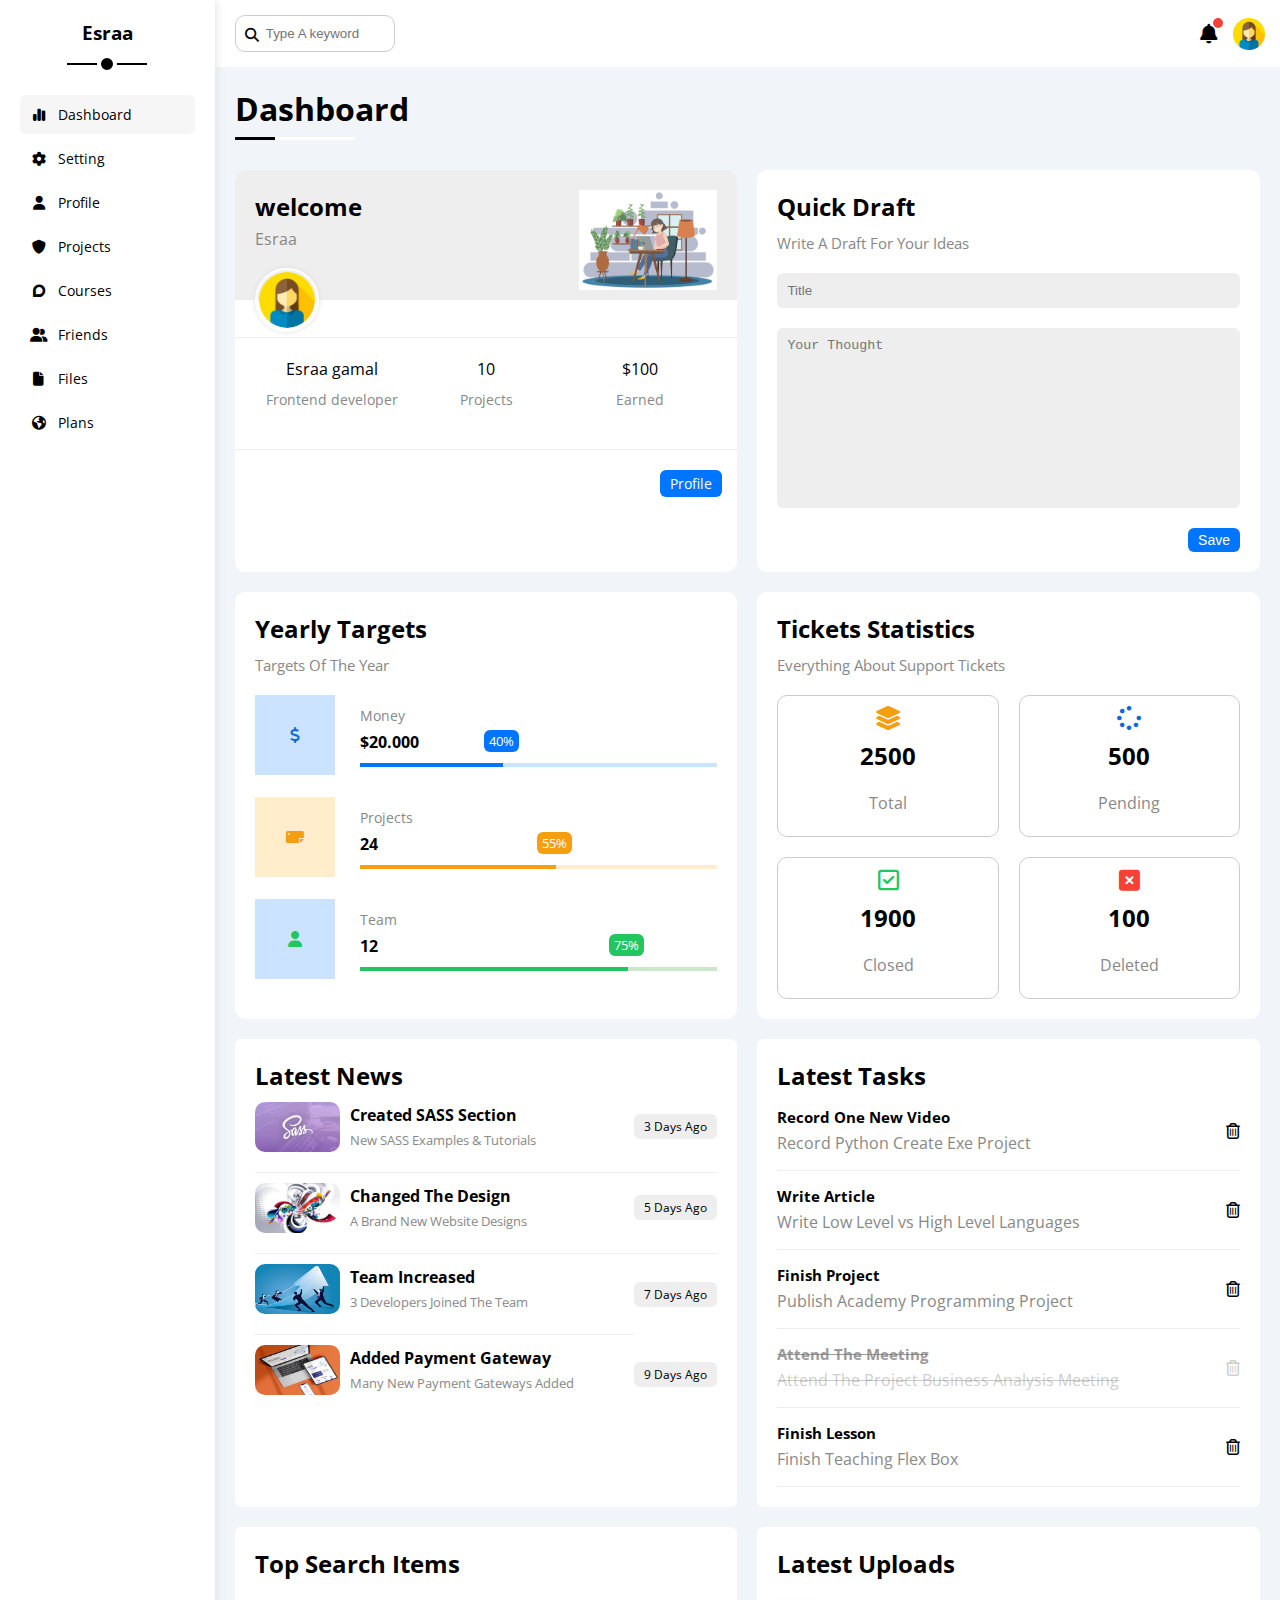
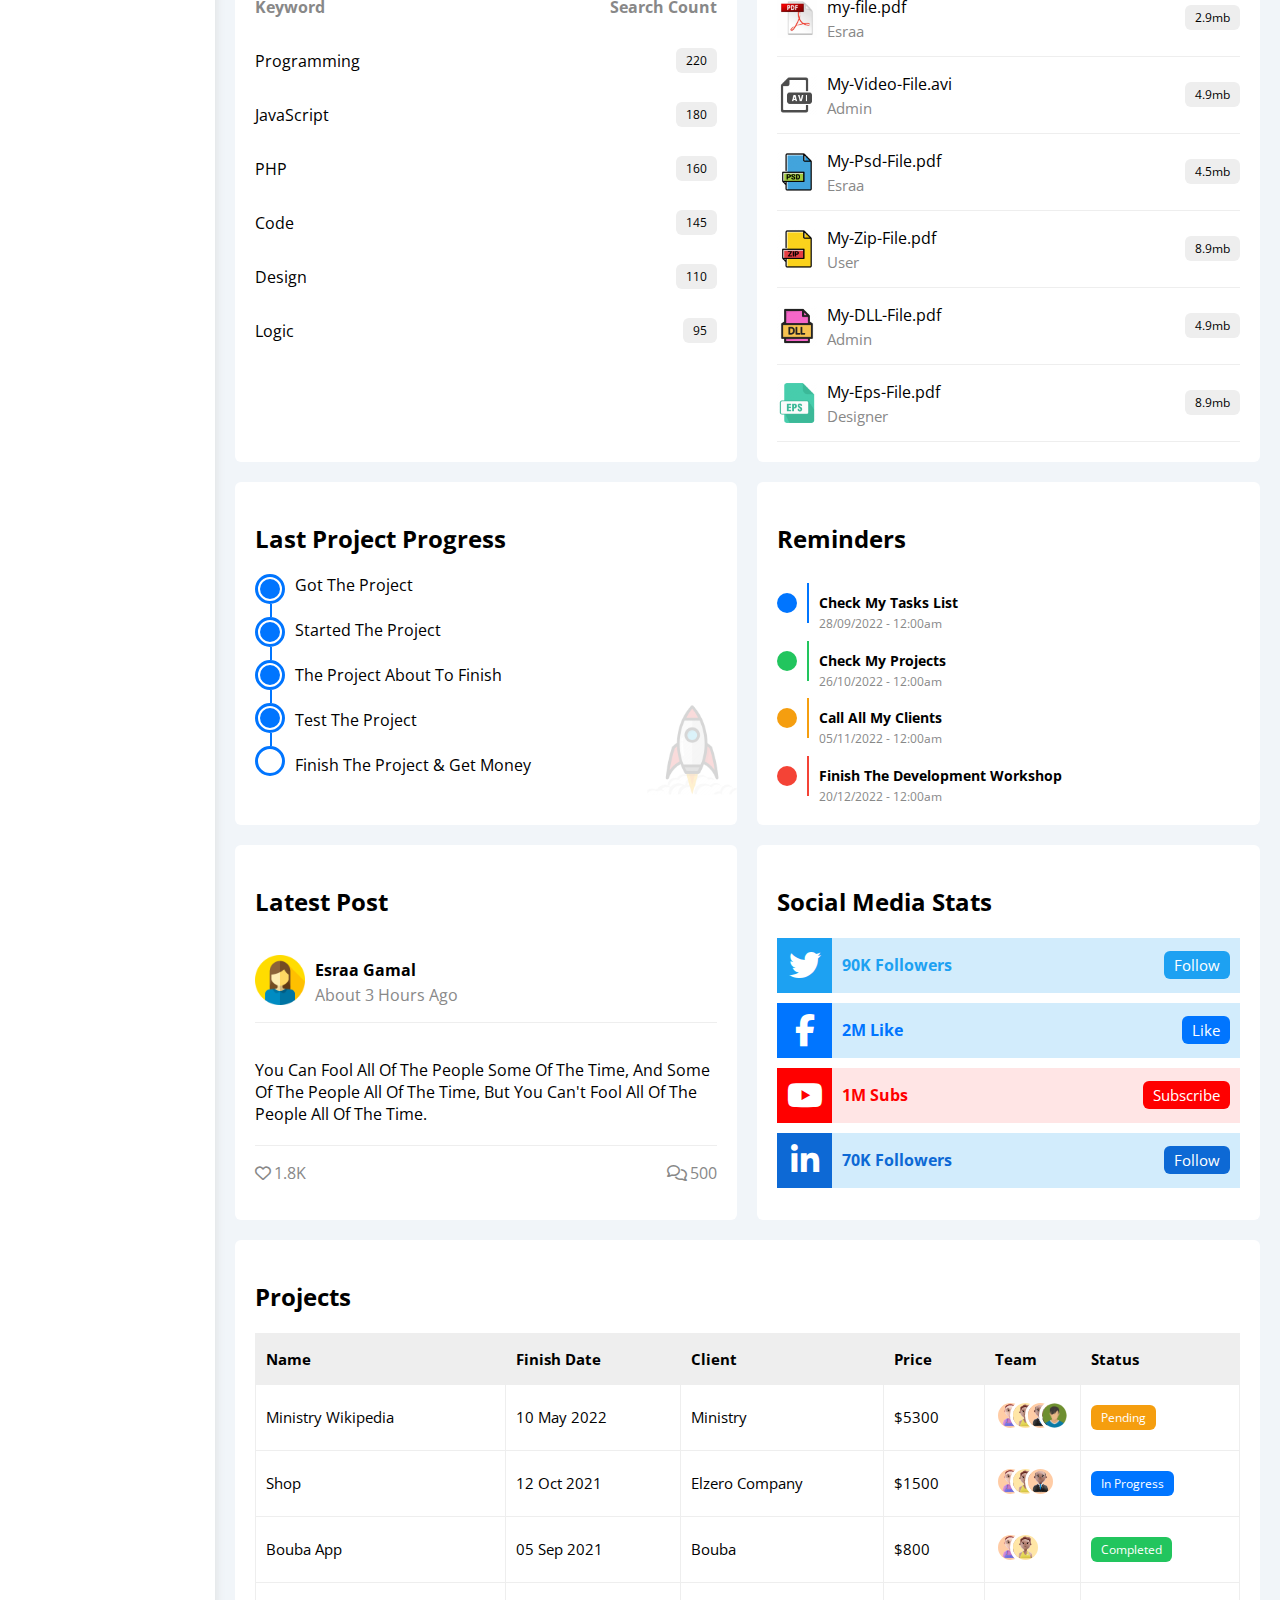
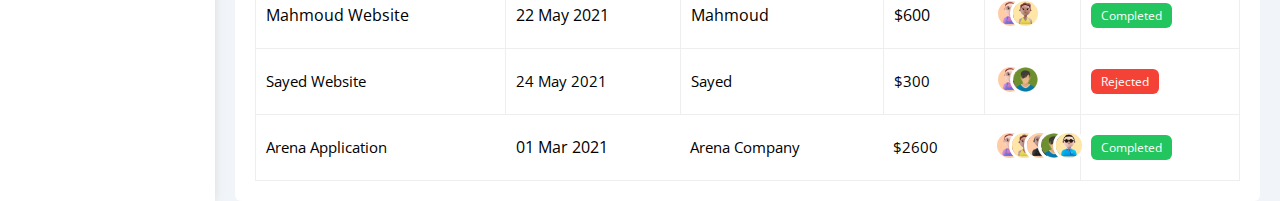
==== index.html @ b168ca8a "First commit" ====
<!DOCTYPE html>
<html lang="en">
  <head>
    <meta charset="UTF-8" />
    <meta http-equiv="X-UA-Compatible" content="IE=edge" />
    <meta name="viewport" content="width=device-width, initial-scale=1.0" />
    <link rel="stylesheet" type="text/css" href="css/common.css" />
    <link rel="stylesheet" type="text/css" href="css/framework.css" />
    <link rel="stylesheet" type="text/css" href="css/dashboard.css" />
    <title>Dashboard</title>
    <!--attach google font-->
    <link rel="preconnect" href="https://fonts.googleapis.com" />
    <link rel="preconnect" href="https://fonts.gstatic.com" crossorigin />
    <link
      href="https://fonts.googleapis.com/css2?family=Open+Sans:wght@300;400&display=swap"
      rel="stylesheet"
    />
    <!--attach font awesome-->
    <link
      rel="stylesheet"
      href="https://cdnjs.cloudflare.com/ajax/libs/font-awesome/6.4.0/css/all.min.css"
    />
  </head>
  <body>
    <div class="page d-flex">
      <div class="sidebar bg-white p-20 p-relative active">
        <h3 class="p-relative txt-c mt-0">Esraa</h3>
        <ul>
          <li>
            <a
              class="d-flex flex-center fs-14 c-black rad-6 p-10 active"
              href="index.html"
            >
              <i class="fa-solid fa-chart-simple fa-fw"></i>
              <span>Dashboard</span>
            </a>
          </li>
          <li>
            <a
              class="d-flex flex-center fs-14 c-black rad-6 p-10"
              href="setting.html"
            >
              <i class="fa-solid fa-gear fa-fw"></i>
              <span>Setting</span>
            </a>
          </li>
          <li>
            <a
              class="d-flex flex-center fs-14 c-black rad-6 p-10"
              href="profile.html"
            >
              <i class="fa-solid fa-user fa-fw"></i>
              <span>Profile</span>
            </a>
          </li>
          <li>
            <a
              class="d-flex flex-center fs-14 c-black rad-6 p-10"
              href="projects.html"
            >
              <i class="fa-solid fa-shield fa-fw"></i>
              <span>Projects</span>
            </a>
          </li>
          <li>
            <a
              class="d-flex flex-center fs-14 c-black rad-6 p-10"
              href="courses.html"
            >
              <i class="fa-brands fa-discourse fa-fw"></i>
              <span>Courses</span>
            </a>
          </li>

          <li>
            <a
              class="d-flex flex-center fs-14 c-black rad-6 p-10"
              href="friends.html"
            >
              <i class="fa-solid fa-user-group fa-fw"></i>
              <span>Friends</span>
            </a>
          </li>
          <li>
            <a
              class="d-flex flex-center fs-14 c-black rad-6 p-10"
              href="files.html"
            >
              <i class="fa-solid fa-file fa-fw"></i>
              <span>Files</span>
            </a>
          </li>
          <li>
            <a
              class="d-flex flex-center fs-14 c-black rad-6 p-10"
              href="plans.html"
            >
              <i class="fa-solid fa-earth-americas fa-fw"></i>
              <span>Plans</span>
            </a>
          </li>
        </ul>
      </div>
      <div class="content w-full">
        <!--start head-->
        <div class="head bg-white p-15 between-flex p-10">
          <div class="search p-relative">
            <input class="p-10" type="search" placeholder="Type A keyword" />
          </div>
          <div class="icons d-flex flex-center">
            <span class="notification p-relative">
              <i class="fa-solid fa-bell fa-lg"></i>
            </span>
            <img src="imgs/avatar.png" alt="profileImage" />
          </div>
        </div>
        <!--end head-->
        <!-- start page dashboard-->
        <h1 class="p-relative">Dashboard</h1>
        <div class="wrapper d-grid gap-20">
          <!--welcome widgets-->
          <div class="welcome bg-white rad-10 txt-c-mobile block-mobile">
            <div class="intro p-20 d-flex space-between bg-eee">
              <div>
                <h2 class="m-0">welcome</h2>
                <p class="c-grey mt-5">Esraa</p>
              </div>
              <img
                class="img-welcome"
                src="imgs/welcome.jpg"
                alt="welcome-imag"
              />
            </div>
            <img src="imgs/avatar.png" alt="avatar-img" class="avatar" />
            <div class="body txt-c d-flex p-20 mb-20 block-mobile">
              <div>
                Esraa gamal
                <span class="d-block c-grey fs-14 mt-10"
                  >Frontend developer</span
                >
              </div>
              <div>
                10<span class="d-block c-grey fs-14 mt-10">Projects</span>
              </div>
              <div>
                $100<span class="d-block c-grey fs-14 mt-10">Earned</span>
              </div>
            </div>
            <a
              href="profile.html"
              class="visit d-block fs-14 bg-blue c-white w-fit btn-shape"
              >Profile</a
            >
          </div>
          <!--end welcome widgets-->
          <!-- start quick widgets-->
          <div class="quick-draft p-20 bg-white rad-10">
            <h2 class="mt-0 mb-10">Quick Draft</h2>
            <p class="mt-0 mb-20 c-grey fs-15">Write A Draft For Your Ideas</p>
            <form action="">
              <input
                class="d-block mb-20 w-full p-10 b-none bg-eee rad-6"
                type="text"
                placeholder="Title"
              />
              <textarea
                class="d-block mb-20 w-full p-10 b-none bg-eee rad-6"
                placeholder="Your Thought"
              ></textarea>
              <input
                class="save d-block fs-14 bg-blue c-white b-none w-fit btn-shape"
                type="submit"
                value="Save"
              />
            </form>
          </div>
          <!-- end quick widgets-->
          <!--start yearly Targets -->
          <div class="targets p-20 bg-white rad-10">
            <h2 class="mt-0 mb-10">Yearly Targets</h2>
            <p class="mt-0 mb-20 c-grey fs-15">Targets Of The Year</p>
            <div class="container-target d-flex flex-center">
              <div class="icon d-flex-center blue-color">
                <i class="fa-solid fa-dollar-sign icon-blue"></i>
              </div>
              <div class="details ml-10">
                <span class="c-grey fs-14">Money</span>
                <span class="mt-5 mb-10 fw-bold d-block">$20.000</span>
                <div class="progress p-relative blue-color">
                  <span class="bg-blue" style="width: 40%">
                    <span class="shape1 bg-blue">40%</span></span
                  >
                </div>
              </div>
            </div>
            <br />
            <div class="container-target d-flex flex-center">
              <div class="icon d-flex-center orange-color">
                <i class="fa-solid fa-tarp icon-orange"></i>
              </div>
              <div class="details ml-10">
                <span class="c-grey fs-14">Projects</span>
                <span class="mt-5 mb-10 fw-bold d-block">24</span>
                <div class="progress p-relative orange-color">
                  <span class="bg-orange" style="width: 55%">
                    <span class="shape2 bg-orange">55%</span></span
                  >
                </div>
              </div>
            </div>
            <br />
            <div class="container-target d-flex flex-center">
              <div class="icon d-flex-center blue-color">
                <i class="fa-solid fa-user icon-green"></i>
              </div>
              <div class="details ml-10">
                <span class="c-grey fs-14">Team</span>
                <span class="mt-5 mb-10 fw-bold d-block">12</span>
                <div class="progress p-relative green-color">
                  <span class="bg-green" style="width: 75%">
                    <span class="shape3 bg-green">75%</span></span
                  >
                </div>
              </div>
            </div>
          </div>
          <!--end yearly Targets -->
          <!--start Tickets Statistics-->
          <div class="tickets p-20 bg-white rad-10">
            <h2 class="mt-0 mb-10">Tickets Statistics</h2>
            <p class="mt-0 mb-20 c-grey fs-15">
              Everything About Support Tickets
            </p>
            <div class="statistics-container d-grid gap-20">
              <div class="statistics-details rad-10 txt-c">
                <div class="icon-cont d-flex-center">
                  <i class="fa-solid fa-layer-group fa-xl icon-orange"></i>
                </div>
                <h2>2500</h2>
                <span class="c-grey mt-10 d-block">Total</span>
              </div>
              <div class="statistics-details rad-10 txt-c">
                <div class="mb-10 icon-cont d-flex-center">
                  <i class="fa-solid fa-spinner fa-xl icon-blue"></i>
                </div>
                <h2>500</h2>
                <span class="c-grey mt-10 d-block">Pending</span>
              </div>
              <div class="statistics-details rad-10 txt-c">
                <div class="mb-10 icon-cont d-flex-center">
                  <i class="fa-regular fa-square-check fa-xl icon-green"></i>
                </div>
                <h2>1900</h2>
                <span class="c-grey mt-10 d-block">Closed</span>
              </div>
              <div class="statistics-details rad-10 txt-c">
                <div class="mb-10 icon-cont d-flex-center">
                  <i class="fa-solid fa-square-xmark fa-xl red-color"></i>
                </div>
                <h2>100</h2>
                <span class="c-grey mt-10 d-block">Deleted</span>
              </div>
            </div>
          </div>
          <!--end Tickets Statistics-->
          <!-- start Latest News-->
          <div class="lastest-news p-20 bg-white rad-6">
            <h2 class="m-0">Latest News</h2>
            <div class="news-details d-flex-center b-bottom pt-10 pb-20">
              <div class="news-section d-flex flex-center">
                <div class="img-sec">
                  <img class="rad-10" src="imgs/sass.jpg" alt="sass-image" />
                </div>
                <div class="titles ml-10">
                  <span class="m-0 fw-bold">Created SASS Section</span>
                  <span class="d-block c-grey fs-13 mt-5"
                    >New SASS Examples & Tutorials</span
                  >
                </div>
              </div>
              <div class="days fs-12 bg-eee btn-shape">3 Days Ago</div>
            </div>
            <div class="news-details d-flex-center b-bottom pt-10 pb-20">
              <div class="news-section d-flex flex-center">
                <div class="img-sec">
                  <img
                    class="rad-10"
                    src="imgs/design.jpg"
                    alt="design-image"
                  />
                </div>
                <div class="titles ml-10">
                  <span class="m-0 fw-bold">Changed The Design</span>
                  <span class="d-block c-grey fs-13 mt-5"
                    >A Brand New Website Designs</span
                  >
                </div>
              </div>
              <div class="days fs-12 bg-eee btn-shape">5 Days Ago</div>
            </div>
            <div class="news-details d-flex-center">
              <div class="news-section d-flex flex-center b-bottom pt-10 pb-20">
                <div class="img-sec">
                  <img class="rad-10" src="imgs/team.jpg" alt="team-image" />
                </div>
                <div class="titles ml-10">
                  <span class="m-0 fw-bold">Team Increased</span>
                  <span class="d-block c-grey fs-13 mt-5"
                    >3 Developers Joined The Team
                  </span>
                </div>
              </div>
              <div class="days fs-12 bg-eee btn-shape">7 Days Ago</div>
            </div>
            <div class="news-details d-flex-center">
              <div class="news-section d-flex flex-center pt-10 pb-20">
                <div class="img-sec">
                  <img
                    class="rad-10"
                    src="imgs/payment.jpg"
                    alt="payment-image"
                  />
                </div>
                <div class="titles ml-10">
                  <span class="m-0 fw-bold">Added Payment Gateway</span>
                  <span class="d-block c-grey fs-13 mt-5"
                    >Many New Payment Gateways Added
                  </span>
                </div>
              </div>
              <div class="days fs-12 bg-eee btn-shape">9 Days Ago</div>
            </div>
          </div>
          <!-- end Latest News-->
          <!--start Latest Tasks-->
          <div class="latest-tasks p-20 bg-white rad-6">
            <h2 class="m-0">Latest Tasks</h2>
            <div class="tasks-container d-flex flex-center b-bottom">
              <div class="task-info">
                <h3 class="mb-0 fs-15">Record One New Video</h3>
                <p class="c-grey mt-5">Record Python Create Exe Project</p>
              </div>
              <div>
                <i class="delete fa-regular fa-trash-can"></i>
              </div>
            </div>
            <div class="tasks-container d-flex flex-center b-bottom">
              <div class="task-info">
                <h3 class="mb-0 fs-15">Write Article</h3>
                <p class="c-grey mt-5">
                  Write Low Level vs High Level Languages
                </p>
              </div>
              <div>
                <i class="delete fa-regular fa-trash-can"></i>
              </div>
            </div>
            <div class="tasks-container d-flex flex-center b-bottom">
              <div class="task-info">
                <h3 class="mb-0 fs-15">Finish Project</h3>
                <p class="c-grey mt-5">Publish Academy Programming Project</p>
              </div>
              <div>
                <i class="delete fa-regular fa-trash-can"></i>
              </div>
            </div>
            <div class="tasks-container d-flex flex-center b-bottom">
              <div class="task-info">
                <h3 class="mb-0 fs-15 c-grey-op-8 l-through">
                  Attend The Meeting
                </h3>
                <p class="c-grey mt-5 c-grey-op-4 l-through">
                  Attend The Project Business Analysis Meeting
                </p>
              </div>
              <div>
                <i class="delete op fa-regular fa-trash-can c-grey-op-4"></i>
              </div>
            </div>
            <div class="tasks-container d-flex flex-center b-bottom">
              <div class="task-info">
                <h3 class="mb-0 fs-15">Finish Lesson</h3>
                <p class="c-grey mt-5">Finish Teaching Flex Box</p>
              </div>
              <div>
                <i class="delete fa-regular fa-trash-can"></i>
              </div>
            </div>
          </div>
          <!--end Latest Tasks-->
          <!--start Top Search Items-->
          <div class="top-search p-20 bg-white rad-6">
            <h2 class="m-0">Top Search Items</h2>
            <div class="search-container d-flex flex-center space-between">
              <p class="c-grey fw-bold">Keyword</p>
              <p class="c-grey fw-bold">Search Count</p>
            </div>
            <div class="search-container d-flex flex-center space-between">
              <p>Programming</p>
              <div class="fs-12 bg-eee btn-shape">220</div>
            </div>
            <div class="search-container d-flex flex-center space-between">
              <p>JavaScript</p>
              <div class="fs-12 bg-eee btn-shape">180</div>
            </div>
            <div class="search-container d-flex flex-center space-between">
              <p>PHP</p>
              <div class="fs-12 bg-eee btn-shape">160</div>
            </div>
            <div class="search-container d-flex flex-center space-between">
              <p>Code</p>
              <div class="fs-12 bg-eee btn-shape">145</div>
            </div>
            <div class="search-container d-flex flex-center space-between">
              <p>Design</p>
              <div class="fs-12 bg-eee btn-shape">110</div>
            </div>
            <div class="search-container d-flex flex-center space-between">
              <p>Logic</p>
              <div class="fs-12 bg-eee btn-shape">95</div>
            </div>
          </div>
          <!--end Top Search Items-->
          <!--start Latest Uploads-->
          <div class="latest-uploads p-20 bg-white rad-6">
            <h2 class="m-0">Latest Uploads</h2>
            <div
              class="upload-container d-flex flex-center space-between b-bottom"
            >
              <div class="upload-info d-flex flex-center">
                <div class="upload-img">
                  <img src="imgs/pdf.jpg" alt="image-upload" />
                </div>
                <div class="upload-names ml-10">
                  <p class="mb-0">my-file.pdf</p>
                  <p class="mt-3 c-grey fs-15">Esraa</p>
                </div>
              </div>
              <div class="fs-12 bg-eee btn-shape">2.9mb</div>
            </div>
            <div
              class="upload-container d-flex flex-center space-between b-bottom"
            >
              <div class="upload-info d-flex flex-center">
                <div class="upload-img">
                  <img src="imgs/AVI.png" alt="image-upload" />
                </div>
                <div class="upload-names ml-10">
                  <p class="mb-0">My-Video-File.avi</p>
                  <p class="mt-3 c-grey fs-15">Admin</p>
                </div>
              </div>
              <div class="fs-12 bg-eee btn-shape">4.9mb</div>
            </div>
            <div
              class="upload-container d-flex flex-center space-between b-bottom"
            >
              <div class="upload-info d-flex flex-center">
                <div class="upload-img">
                  <img src="imgs/psd.png" alt="image-upload" />
                </div>
                <div class="upload-names ml-10">
                  <p class="mb-0">My-Psd-File.pdf</p>
                  <p class="mt-3 c-grey fs-15">Esraa</p>
                </div>
              </div>
              <div class="fs-12 bg-eee btn-shape">4.5mb</div>
            </div>
            <div
              class="upload-container d-flex flex-center space-between b-bottom"
            >
              <div class="upload-info d-flex flex-center">
                <div class="upload-img">
                  <img src="imgs/zip.png" alt="image-upload" />
                </div>
                <div class="upload-names ml-10">
                  <p class="mb-0">My-Zip-File.pdf</p>
                  <p class="mt-3 c-grey fs-15">User</p>
                </div>
              </div>
              <div class="fs-12 bg-eee btn-shape">8.9mb</div>
            </div>
            <div
              class="upload-container d-flex flex-center space-between b-bottom"
            >
              <div class="upload-info d-flex flex-center">
                <div class="upload-img">
                  <img src="imgs/dill.png" alt="image-upload" />
                </div>
                <div class="upload-names ml-10">
                  <p class="mb-0">My-DLL-File.pdf</p>
                  <p class="mt-3 c-grey fs-15">Admin</p>
                </div>
              </div>
              <div class="fs-12 bg-eee btn-shape">4.9mb</div>
            </div>
            <div
              class="upload-container d-flex flex-center space-between b-bottom"
            >
              <div class="upload-info d-flex flex-center">
                <div class="upload-img">
                  <img src="imgs/esp.png" alt="image-upload" />
                </div>
                <div class="upload-names ml-10">
                  <p class="mb-0">My-Eps-File.pdf</p>
                  <p class="mt-3 c-grey fs-15">Designer</p>
                </div>
              </div>
              <div class="fs-12 bg-eee btn-shape">8.9mb</div>
            </div>
          </div>
          <!--end Latest Uploads-->
          <!--start Last Project Progress-->
          <div class="last-progress p-20 bg-white rad-6">
            <h2>Last Project Progress</h2>
            <div class="progress-container d-flex space-between">
              <div>
                <div class="progress-shape m-0">
                  <div class="circle rad-50">
                    <div class="circle-closed rad-50"></div>
                  </div>
                </div>
                <div class="line line-height ml-15 bg-blue"></div>
                <div class="progress-shape">
                  <div class="circle rad-50">
                    <div class="circle-closed rad-50"></div>
                  </div>
                </div>
                <div class="line line-height ml-15 bg-blue"></div>
                <div class="progress-shape">
                  <div class="circle rad-50">
                    <div class="circle-closed rad-50"></div>
                  </div>
                </div>
                <div class="line line-height ml-15 bg-blue"></div>
                <div class="progress-shape">
                  <div class="circle rad-50">
                    <div class="circle-closed moved rad-50"></div>
                  </div>
                </div>
                <div class="line line-height ml-15 bg-blue"></div>
                <div class="progress-shape">
                  <div class="circle rad-50"></div>
                </div>
              </div>
              <div class="progress-info ml-10">
                <p class="mt-0 mb-23">Got The Project</p>
                <p class="mt-0 mb-23">Started The Project</p>
                <p class="mt-0 mb-23">The Project About To Finish</p>
                <p class="mt-0 mb-23">Test The Project</p>
                <p>Finish The Project & Get Money</p>
              </div>
            </div>
            <div class="image-rocket hide-mobile">
              <img src="imgs/rocket.png" alt="image-rocket" />
            </div>
          </div>
          <!--end Last Project Progress-->
          <!--start Reminders-->
          <div class="reminders p-20 bg-white rad-6">
            <h2>Reminders</h2>
            <div class="reminder-container d-flex space-between flex-center">
              <div class="circle-reminder rad-50 bg-blue"></div>
              <div class="line line-separate bg-blue ml-10 mr-10"></div>
              <div class="reminder-info">
                <h4 class="mb-0 fs-14">Check My Tasks List</h4>
                <p class="c-grey mt-3 fs-12 mb-0">28/09/2022 - 12:00am</p>
              </div>
            </div>
            <div class="reminder-container d-flex space-between flex-center">
              <div class="circle-reminder rad-50 bg-green"></div>
              <div class="line line-separate bg-green ml-10 mr-10"></div>
              <div class="reminder-info">
                <h4 class="mb-0 fs-14">Check My Projects</h4>
                <p class="c-grey mt-3 fs-12 mb-0">26/10/2022 - 12:00am</p>
              </div>
            </div>
            <div class="reminder-container d-flex space-between flex-center">
              <div class="circle-reminder rad-50 bg-orange"></div>
              <div class="line line-separate bg-orange ml-10 mr-10"></div>
              <div class="reminder-info">
                <h4 class="mb-0 fs-14">Call All My Clients</h4>
                <p class="c-grey mt-3 fs-12 mb-0">05/11/2022 - 12:00am</p>
              </div>
            </div>
            <div class="reminder-container d-flex space-between flex-center">
              <div class="circle-reminder rad-50 bg-red"></div>
              <div class="line line-separate bg-red ml-10 mr-10"></div>
              <div class="reminder-info">
                <h4 class="mb-0 fs-14">Finish The Development Workshop</h4>
                <p class="c-grey mt-3 fs-12 mb-0">20/12/2022 - 12:00am</p>
              </div>
            </div>
          </div>
          <!--end Reminders-->
          <!--start Latest Post-->
          <div class="last-post p-20 bg-white rad-6">
            <h2>Latest Post</h2>
            <div class="post-container d-flex flex-center b-bottom">
              <div class="image-post">
                <img src="imgs/avatar.png" alt="image-post" />
              </div>
              <div class="ml-10">
                <h4 class="mb-0">Esraa Gamal</h4>
                <p class="c-grey mt-3">About 3 Hours Ago</p>
              </div>
            </div>
            <p class="post pt-20 pb-20 b-bottom mb-0 txt-c-mobile">
              You Can Fool All Of The People Some Of The Time, And Some Of The
              People All Of The Time, But You Can't Fool All Of The People All
              Of The Time.
            </p>
            <div class="d-flex space-between flex-center mt-0">
              <div class="c-grey d-flex flex-center">
                <i class="fa-regular fa-heart"></i>
                <p class="ml-3">1.8K</p>
              </div>
              <div class="c-grey d-flex flex-center">
                <i class="fa-regular fa-comments"></i>
                <p class="ml-3">500</p>
              </div>
            </div>
          </div>
          <!--end Latest Post-->
          <!-- start Social Media Stats-->
          <div class="social-media-stats p-20 bg-white rad-6">
            <h2>Social Media Stats</h2>
            <div class="social-details d-flex flex-center c-icon">
              <div class="social-icon d-flex-center bg-twitter">
                <i class="fa-brands fa-twitter fa-2xl c-white"></i>
              </div>
              <div class="followers-number ml-10">
                <p class="c-twitter fw-bold">90K Followers</p>
              </div>
              <div class="btn-social btn-shape bg-twitter c-white mr-10 fs-15">
                Follow
              </div>
            </div>
            <div class="social-details d-flex flex-center c-icon mt-10">
              <div class="social-icon d-flex-center bg-blue">
                <i class="fa-brands fa-facebook-f fa-2xl c-white"></i>
              </div>
              <div class="followers-number ml-10">
                <p class="c-blue fw-bold">2M Like</p>
              </div>
              <div class="btn-social btn-shape bg-blue c-white mr-10 fs-15">
                Like
              </div>
            </div>
            <div class="social-details d-flex flex-center c-icon-youtube mt-10">
              <div class="social-icon d-flex-center bg-youtube">
                <i class="fa-brands fa-youtube fa-2xl c-white"></i>
              </div>
              <div class="followers-number ml-10">
                <p class="c-youtube fw-bold">1M Subs</p>
              </div>
              <div class="btn-social btn-shape bg-youtube c-white mr-10 fs-15">
                Subscribe
              </div>
            </div>
            <div class="social-details d-flex flex-center c-icon mt-10">
              <div class="social-icon d-flex-center bg-alt-blue">
                <i class="fa-brands fa-linkedin-in fa-2xl c-white"></i>
              </div>
              <div class="followers-number ml-10">
                <p class="c-alt-blue fw-bold">70K Followers</p>
              </div>
              <div class="btn-social btn-shape bg-alt-blue c-white mr-10 fs-15">
                Follow
              </div>
            </div>
          </div>
          <!-- end Social Media Stats-->
          <!--start Projects-->
          <div class="projects p-20 bg-white rad-6">
            <h2>Projects</h2>
            <table style="width: 100%" class="b-table">
              <tr>
                <th class="p-cell bg-eee b-table fs-15">Name</th>
                <th class="p-cell bg-eee b-table fs-15">Finish Date</th>
                <th class="p-cell bg-eee b-table fs-15">Client</th>
                <th class="p-cell bg-eee b-table fs-15">Price</th>
                <th class="p-cell bg-eee b-table fs-15">Team</th>
                <th class="p-cell bg-eee b-table fs-15">Status</th>
              </tr>
              <tr>
                <td class="p-cell b-table fs-15">Ministry Wikipedia</td>
                <td class="p-cell b-table fs-15">10 May 2022</td>
                <td class="p-cell b-table fs-15">Ministry</td>
                <td class="p-cell b-table fs-15">$5300</td>
                <td class="p-cell b-table fs-15">
                  <div class="profile-images">
                    <div class="image-avatar rad-50 d-flex">
                      <img
                        class="rad-50 user1"
                        src="imgs/user1.jpg"
                        alt="user1-image"
                      />
                      <img
                        class="rad-50 user2"
                        src="imgs/user2.jpg"
                        alt="user2-image"
                      />
                      <img
                        class="rad-50 user3"
                        src="imgs/user3.jpg"
                        alt="user3-image"
                      />
                      <img
                        class="rad-50 user4"
                        src="imgs/user4.png"
                        alt="user4-image"
                      />
                    </div>
                  </div>
                </td>
                <td class="p-cell b-table">
                  <div class="btn-shape bg-orange w-fit c-white fs-12">
                    Pending
                  </div>
                </td>
              </tr>
              <tr>
                <td class="p-cell b-table fs-15">Shop</td>
                <td class="p-cell b-table fs-15">12 Oct 2021</td>
                <td class="p-cell b-table fs-15">Elzero Company</td>
                <td class="p-cell b-table fs-15">$1500</td>
                <td class="p-cell b-table fs-15">
                  <div class="profile-images">
                    <div class="image-avatar rad-50 d-flex">
                      <img
                        class="rad-50 user1"
                        src="imgs/user1.jpg"
                        alt="user1-image"
                      />
                      <img
                        class="rad-50 user2"
                        src="imgs/user2.jpg"
                        alt="user2-image"
                      />
                      <img
                        class="rad-50 user3"
                        src="imgs/user3.jpg"
                        alt="user3-image"
                      />
                    </div>
                  </div>
                </td>
                <td class="p-cell b-table">
                  <div class="btn-shape bg-blue w-fit c-white fs-12">
                    In Progress
                  </div>
                </td>
              </tr>
              <tr>
                <td class="p-cell b-table fs-15">Bouba App</td>
                <td class="p-cell b-table fs-15">05 Sep 2021</td>
                <td class="p-cell b-table fs-15">Bouba</td>
                <td class="p-cell b-table fs-15">$800</td>
                <td class="p-cell b-table fs-15">
                  <div class="profile-images">
                    <div class="image-avatar rad-50 d-flex">
                      <img
                        class="rad-50 user1"
                        src="imgs/user1.jpg"
                        alt="user1-image"
                      />
                      <img
                        class="rad-50 user2"
                        src="imgs/user2.jpg"
                        alt="user2-image"
                      />
                    </div>
                  </div>
                </td>
                <td class="p-cell b-table">
                  <div class="btn-shape bg-green w-fit c-white fs-12">
                    Completed
                  </div>
                </td>
              </tr>
              <tr>
                <td class="p-cell b-table b-table">Mahmoud Website</td>
                <td class="p-cell b-table b-table">22 May 2021</td>
                <td class="p-cell b-table b-table">Mahmoud</td>
                <td class="p-cell b-table b-table">$600</td>
                <td class="p-cell b-table b-table">
                  <div class="profile-images">
                    <div class="image-avatar rad-50 d-flex">
                      <img
                        class="rad-50 user1"
                        src="imgs/user1.jpg"
                        alt="user1-image"
                      />
                      <img
                        class="rad-50 user2"
                        src="imgs/user2.jpg"
                        alt="user2-image"
                      />
                    </div>
                  </div>
                </td>
                <td class="p-cell">
                  <div class="btn-shape bg-green w-fit c-white fs-12">
                    Completed
                  </div>
                </td>
              </tr>
              <tr>
                <td class="p-cell b-table fs-15">Sayed Website</td>
                <td class="p-cell b-table fs-15">24 May 2021</td>
                <td class="p-cell b-table fs-15">Sayed</td>
                <td class="p-cell b-table fs-15">$300</td>
                <td class="p-cell b-table fs-15">
                  <div class="profile-images">
                    <div class="image-avatar rad-50 d-flex ">
                      <img
                        class="rad-50 user1"
                        src="imgs/user1.jpg"
                        alt="user1-image"
                      />
                      <img
                        class="rad-50 user5"
                        src="imgs/user4.png"
                        alt="user4-image"
                      />
                    </div>
                  </div>
                </td>
                <td class="p-cell b-table">
                  <div class="btn-shape bg-red w-fit c-white fs-12">
                    Rejected
                  </div>
                </td>
              </tr>
              <tr>
                <td class="p-cell fs-15">Arena Application</td>
                <td class="p-cell">01 Mar 2021</td>
                <td class="p-cell fs-15">Arena Company</td>
                <td class="p-cell fs-15">$2600</td>
                <td class="p-cell fs-15">
                  <div class="profile-images d-flex">
                    <div class="image-avatar rad-50 ">
                      <img
                        class="rad-50 user1"
                        src="imgs/user1.jpg"
                        alt="user1-image"
                      />
                      <img
                        class="rad-50 user2"
                        src="imgs/user2.jpg"
                        alt="user2-image"
                      />
                      <img
                        class="rad-50 user3"
                        src="imgs/user3.jpg"
                        alt="user3-image"
                      />
                      <img
                        class="rad-50 user4"
                        src="imgs/user4.png"
                        alt="user4-image"
                      />
                      <img
                        class="rad-50 user6"
                        src="imgs/user6.jpg"
                        alt="user6-image"
                      />
                    </div>
                  </div>
                </td>
                <td class="p-cell b-table">
                  <div class="btn-shape bg-green w-fit c-white fs-12">
                    Completed
                  </div>
                </td>
              </tr>
            </table>
          </div>
          <!--end Projects-->
        </div>
        <!-- end page dashboard-->
      </div>
    </div>
  </body>
</html>
---- css/common.css ----
* {
  box-sizing: border-box;
}

body {
  font-family: "Open Sans", sans-serif;
  margin: 0;
}

*:focus {
  outline: none;
}

a {
  text-decoration: none;
}

ul {
  list-style: none;
  padding: 0;
}

::-webkit-scrollbar {
  width: 15px;
}

::-webkit-scrollbar-track {
  background-color: white;
}

::-webkit-scrollbar-thumb {
  background-color: #0075ff;
}

::-webkit-scrollbar-thumb:hover {
  background-color: #0d69d5;
}

.page {
  min-height: 100vh;
  background-color: #f1f5f9;
}

/*start sidebar*/
.sidebar {
  width: 250px;
  box-shadow: 0 0 10px #ddd;
}
@media (max-width: 767px) {
  .sidebar {
    width: 58px;
    padding: 10px;
  }
}
.sidebar > h3 {
  margin-bottom: 50px;
}
@media (max-width: 767px) {
  .sidebar > h3 {
    font-size: 13px;
    margin-bottom: 15px;
  }
}
.sidebar > h3::before, .sidebar > h3::after {
  content: "";
  background-color: black;
  transform: translateX(-50%);
  position: absolute;
  left: 50%;
}
@media (max-width: 767px) {
  .sidebar > h3::before, .sidebar > h3::after {
    display: none;
  }
}
.sidebar > h3::before {
  width: 80px;
  height: 2px;
  bottom: -20px;
}
.sidebar > h3::after {
  bottom: -29px;
  width: 12px;
  height: 12px;
  border-radius: 50%;
  border: 4px solid white;
}
.sidebar ul li a {
  transition: 3s;
  margin-bottom: 5px;
}
.sidebar ul li a:hover, .sidebar ul li a.active {
  background-color: #f6f6f6;
}
.sidebar ul li a span {
  font-size: 14px;
  margin-left: 10px;
}
@media (max-width: 767px) {
  .sidebar ul li a span {
    display: none;
  }
}

/*end sidebar*/
/*start content*/
.search {
  overflow: hidden;
}
.search::before {
  font-family: var(--fa-style-family-classic);
  content: "\f002"; /*symbol for search*/
  font-weight: 900;
  position: absolute;
  left: 15px;
  top: 50%;
  transform: translateY(-50%);
  font-size: 14px;
  color: var(--grey-color);
}
.search input {
  border: 1px solid #ccc;
  border-radius: 10px;
  margin-left: 5px;
  padding-left: 30px;
  width: 160px;
  transition: width 0.3s;
}
.search input:focus {
  outline-color: #ddd;
  width: 200px;
}
.search input:focus::-moz-placeholder {
  opacity: 0;
}
.search input:focus::placeholder {
  opacity: 0;
}

.icons .notification::before {
  content: "";
  position: absolute;
  width: 10px;
  height: 10px;
  background-color: #f44336;
  border-radius: 50%;
  right: -5px;
  top: -5px;
}
.icons img {
  width: 32px;
  height: 32px;
  margin-left: 15px;
}

h1 {
  margin: 20px 20px 40px;
}
h1::before, h1::after {
  content: "";
  height: 3px;
  position: absolute;
  bottom: -10px;
  left: 0;
}
h1::before {
  background-color: white;
  width: 120px;
}
h1::after {
  background-color: black;
  width: 40px;
}

.wrapper {
  grid-template-columns: repeat(auto-fill, minmax(450px, 1fr));
  margin-left: 20px;
  margin-right: 20px;
}
@media (max-width: 767px) {
  .wrapper {
    grid-template-columns: minmax(200px, 1fr);
    margin-left: 10px;
    margin-right: 10px;
    gap: 10px;
  }
}/*# sourceMappingURL=common.css.map */
---- css/framework.css ----
/* start box*/
.d-flex {
  display: flex;
}

.flex-center {
  align-items: center;
}

.space-between {
  justify-content: space-between;
}

.d-grid {
  display: grid;
}

.gap-20 {
  gap: 20px;
}

.d-block {
  display: block;
}

@media (max-width: 767px) {
  .block-mobile {
    display: block;
  }
}

.d-flex-center {
  display: flex;
  align-items: center;
  justify-content: center;
}

/*end box*/
/*start padding+margin*/
.p-0 {
  padding: 0;
}

.pt-0 {
  padding-top: 0;
}

.pt-10 {
  padding-top: 20px;
}

.p-5 {
  padding: 5px;
}

.p-10 {
  padding: 10px;
}

.p-15 {
  padding: 15px;
}

.p-20 {
  padding: 20px;
}

.pt-10 {
  padding-top: 10px;
}

.pt-20 {
  padding-top: 20px;
}

.pb-10 {
  padding-bottom: 10px;
}

.pb-20 {
  padding-bottom: 20px;
}

.pl-5 {
  padding-left: 5px;
}

.p-cell {
  padding: 15px 10px;
}

.m-0 {
  margin: 0;
}

.m-20 {
  margin: 20px;
}

.mt-0 {
  margin-top: 0;
}

.mt-3 {
  margin-top: 3px;
}

.mt-5 {
  margin-top: 5px;
}

.mt-10 {
  margin-top: 10px;
}

.mt-20 {
  margin-top: 20px;
}

.mb-0 {
  margin-bottom: 0;
}

.mb-10 {
  margin-bottom: 10px;
}

.mb-20 {
  margin-bottom: 20px;
}

.mb-23 {
  margin-bottom: 23px;
}

.ml-3 {
  margin-left: 3px;
}

.ml-10 {
  margin-left: 10px;
}

.ml-15 {
  margin-left: 15px;
}

.mr-5 {
  margin-right: 5px;
}

.mr-10 {
  margin-right: 10px;
}

.mr-20 {
  margin-right: 20px;
}

/*end padding+margin*/
/*start color*/
.bg-white {
  background-color: white;
}

.bg-eee {
  background-color: #eee;
}

.bg-blue {
  background-color: #0075ff;
}

.bg-alt-blue {
  background-color: #0d69d5;
}

.bg-orange {
  background-color: #f59e0f;
}

.bg-green {
  background-color: #22c55e;
}

.bg-red {
  background-color: #f44336;
}

.bg-youtube {
  background-color: #ff0000;
}

.bg-twitter {
  background-color: #1da1f2;
}

.c-black {
  color: black;
}

.c-grey {
  color: #888;
}

.c-red {
  color: #f44336;
}

.c-grey-op-8 {
  color: hsla(0, 0%, 50%, 0.8);
}

.c-grey-op-4 {
  color: hsla(0, 0%, 50%, 0.4);
}

.c-white {
  color: white;
}

.c-blue {
  color: #0075ff;
}

.c-orange {
  color: #f59e0f;
}

.c-green {
  color: #22c55e;
}

.blue-color {
  background-color: rgba(0, 117, 255, 0.2);
}

.c-twitter {
  color: #1da1f2;
}

.c-icon {
  background-color: hsla(203, 89%, 53%, 0.2);
}

.c-icon-youtube {
  background-color: rgba(255, 0, 0, 0.1);
}

.c-youtube {
  color: #ff0000;
}

.c-alt-blue {
  color: #0d69d5;
}

.icon-blue {
  color: #0d69d5;
}

.icon-orange {
  color: #f59e0f;
}

.orange-color {
  background-color: rgba(255, 165, 0, 0.2);
}

.icon-green {
  color: #22c55e;
}

.green-color {
  background-color: rgba(0, 128, 0, 0.2);
}

.red-color {
  color: #f44336;
}

/*end color */
/*start position*/
.p-relative {
  position: relative;
}

/*end position*/
/*start font */
.txt-c {
  text-align: center;
}

@media (max-width: 767px) {
  .txt-c-mobile {
    text-align: center;
  }
}

.fs-12 {
  font-size: 12px;
}

.fs-13 {
  font-size: 13px;
}

.fs-14 {
  font-size: 14px;
}

.fs-15 {
  font-size: 15px;
}

.fw-bold {
  font-weight: bold;
}

.l-through {
  text-decoration-line: line-through;
}

/*end font*/
/* start border*/
.rad-3 {
  border-radius: 3px;
}

.rad-6 {
  border-radius: 6px;
}

.rad-10 {
  border-radius: 10px;
}

.rad-50 {
  border-radius: 50%;
}

.b-none {
  border: none;
}

.b-bottom {
  border-bottom: 1px solid #eee;
}

.b-table {
  border: 1px solid #eee;
}

.b-input {
  border: 1px solid hsla(0, 1%, 44%, 0.3);
}

/* end border*/
/*start width*/
.w-full {
  width: 100%;
}

.w-fit {
  width: -moz-fit-content;
  width: fit-content;
}

/*end width*/
/*start components*/
.between-flex {
  display: flex;
  justify-content: space-between;
  align-items: center;
}

.btn-shape {
  padding: 4px 10px;
  border-radius: 6px;
}

.line {
  width: 2px;
}

@media (max-width: 767px) {
  .hide-mobile {
    display: none;
  }
}

/*end components*//*# sourceMappingURL=framework.css.map */
---- css/dashboard.css ----
.welcome {
  overflow: hidden;
}
@media (max-width: 767px) {
  .welcome .intro {
    padding-bottom: 30px;
  }
}
.welcome .intro .img-welcome {
  width: 30%;
  height: 30%;
  margin-bottom: -10px;
}
@media (max-width: 767px) {
  .welcome .intro .img-welcome {
    display: none;
  }
}
.welcome .avatar {
  width: 64px;
  height: 64px;
  border: 2px solid white;
  border-radius: 50%;
  padding: 2px;
  box-shadow: 0 0 5px #ddd;
  margin-left: 20px;
  margin-top: -32px;
}
@media (max-width: 767px) {
  .welcome .avatar {
    margin-left: 0;
  }
}
.welcome .body {
  border-top: 1px solid #eee;
  border-bottom: 1px solid #eee;
}
.welcome .body > div {
  flex: 1;
}
.welcome .body > div:not(:last-child) {
  margin-bottom: 20px;
}
.welcome .visit {
  margin: 0 15px 15px auto;
  transition: 0.3s;
}
.welcome .visit:hover {
  background-color: var(--blue-alt-color);
}

.quick-draft textarea {
  resize: none;
  min-height: 180px;
}
.quick-draft .save {
  margin-left: auto;
  transition: 0.3s;
  cursor: pointer;
}

.icon {
  width: 80px;
  height: 80px;
  margin-right: 15px;
}

.details {
  flex: 1;
}
.details .progress {
  height: 4px;
}
.details .progress > span {
  position: absolute;
  left: 0;
  top: 0;
  height: 100%;
}
.details .progress > span span {
  position: absolute;
  bottom: 15px;
  right: -16px;
  color: white;
  padding: 2px 5px;
  border-radius: 6px;
  font-size: 13px;
}
.details .progress > span span::after {
  content: "";
  border-width: 5px;
  border-color: transparent;
  border-style: solid;
  position: absolute;
  bottom: -10px;
  left: 50%;
  transform: translateX(-50%);
}
.details .progress .shape1::after {
  border-top-color: var(--blue-alt-color);
}
.details .progress .shape2::after {
  border-top-color: var(--orange-color);
}
.details .progress .shape3::after {
  border-top-color: var(--green-color);
}

/*start Tickets Statistics*/
.statistics-container {
  grid-template-columns: repeat(auto-fill, minmax(200px, auto));
}
.statistics-container .statistics-details {
  border: 1px solid #ccc;
  padding: 22px 18px;
}

/*end Tickets Statistics*/
/*start Latest News*/
@media (max-width: 767px) {
  .news-details {
    display: block;
    text-align: center;
  }
}

.news-section {
  flex: 1;
}
@media (max-width: 767px) {
  .news-section {
    display: block;
  }
}

.img-sec {
  width: 85px;
  height: 50px;
}
@media (max-width: 767px) {
  .img-sec {
    margin: auto;
  }
}
.img-sec img {
  width: 100%;
  height: 100%;
  overflow: hidden;
  display: flex;
  justify-content: center;
  align-items: center;
}

@media (max-width: 767px) {
  .days {
    margin: 10px auto 0;
    width: 33%;
  }
}

/*end Latest News*/
/*start Latest Tasks*/
.task-info {
  flex: 1;
}

.delete {
  cursor: pointer;
  transition: 0.3s;
}
.delete:hover {
  color: #f44336;
}

.op:hover {
  color: hsla(0, 100%, 50%, 0.3);
}

/*end Latest Tasks*/
/*start Latest Uploads*/
.upload-img {
  width: 40px;
  height: 40px;
}
.upload-img img {
  width: 100%;
  height: 100%;
}

/*end Latest Uploads*/
/*start Last Project Progress*/
.last-progress {
  position: relative;
}

.circle {
  position: relative;
  border: 3px solid #0075ff;
  width: 30px;
  height: 30px;
}

.circle-closed {
  border: 2px solid #0075ff;
  width: 20px;
  height: 20px;
  position: absolute;
  background-color: #0075ff;
  top: 2px;
  left: 2px;
}

.moved {
  animation-name: change-opacity;
  animation-duration: 1s;
  animation-timing-function: linear;
  animation-iteration-count: infinite;
}

@keyframes change-opacity {
  0% {
    opacity: 0;
  }
  50% {
    opacity: 1;
  }
  100% {
    opacity: 0;
  }
}
.line-height {
  height: 13px;
}

.progress-info {
  flex: 1;
}

.image-rocket {
  width: 90px;
  height: 90px;
  position: absolute;
  bottom: 30px;
  right: 0;
}
.image-rocket img {
  width: 100%;
  height: 100%;
  opacity: 0.2;
}

/*end Last Project Progress*/
/*start Reminders*/
.circle-reminder {
  width: 20px;
  height: 20px;
}

.line-separate {
  height: 40px;
}

.reminder-info {
  flex: 1;
}

/*end Reminders*/
/*start Latest Post*/
.image-post {
  width: 50px;
  height: 50px;
}
.image-post img {
  width: 100%;
  height: 100%;
}

/*end Latest Post*/
/*start Social Media Stats*/
.social-icon {
  width: 55px;
  height: 55px;
  transition: 0.3s;
}
.social-icon:hover {
  transform: rotate(5deg);
}

.followers-number {
  flex: 1;
}

.btn-social {
  cursor: pointer;
}

/*end Social Media Stats*/
/*start Projects*/
table {
  width: 100%;
  border-collapse: collapse;
}
@media (max-width: 780px) {
  table {
    overflow-y: scroll;
    display: block;
  }
}

.projects {
  grid-column: span 2;
}
@media (max-width: 780px) {
  .projects {
    grid-column: span 1;
  }
}
.projects tr:hover {
  background-color: hsla(0, 0%, 93%, 0.3);
  cursor: auto;
}
.projects th {
  text-align: left;
}
.projects td {
  text-align: left;
}
@media (max-width: 1028px) {
  .projects td {
    font-size: 14px;
    padding-right: 80px;
  }
}

.image-avatar {
  position: relative;
  width: 35px;
  height: 35px;
}
.image-avatar img {
  width: 90%;
  height: 90%;
  border: 3px solid white;
}

.user2,
.user3,
.user4,
.user5,
.user6 {
  position: absolute;
}

.user2,
.user5 {
  left: 15px;
}

.user3 {
  left: 30px;
}

.user4 {
  left: 44px;
}

.user6 {
  left: 59px;
}

/*end Projects*//*# sourceMappingURL=dashboard.css.map */
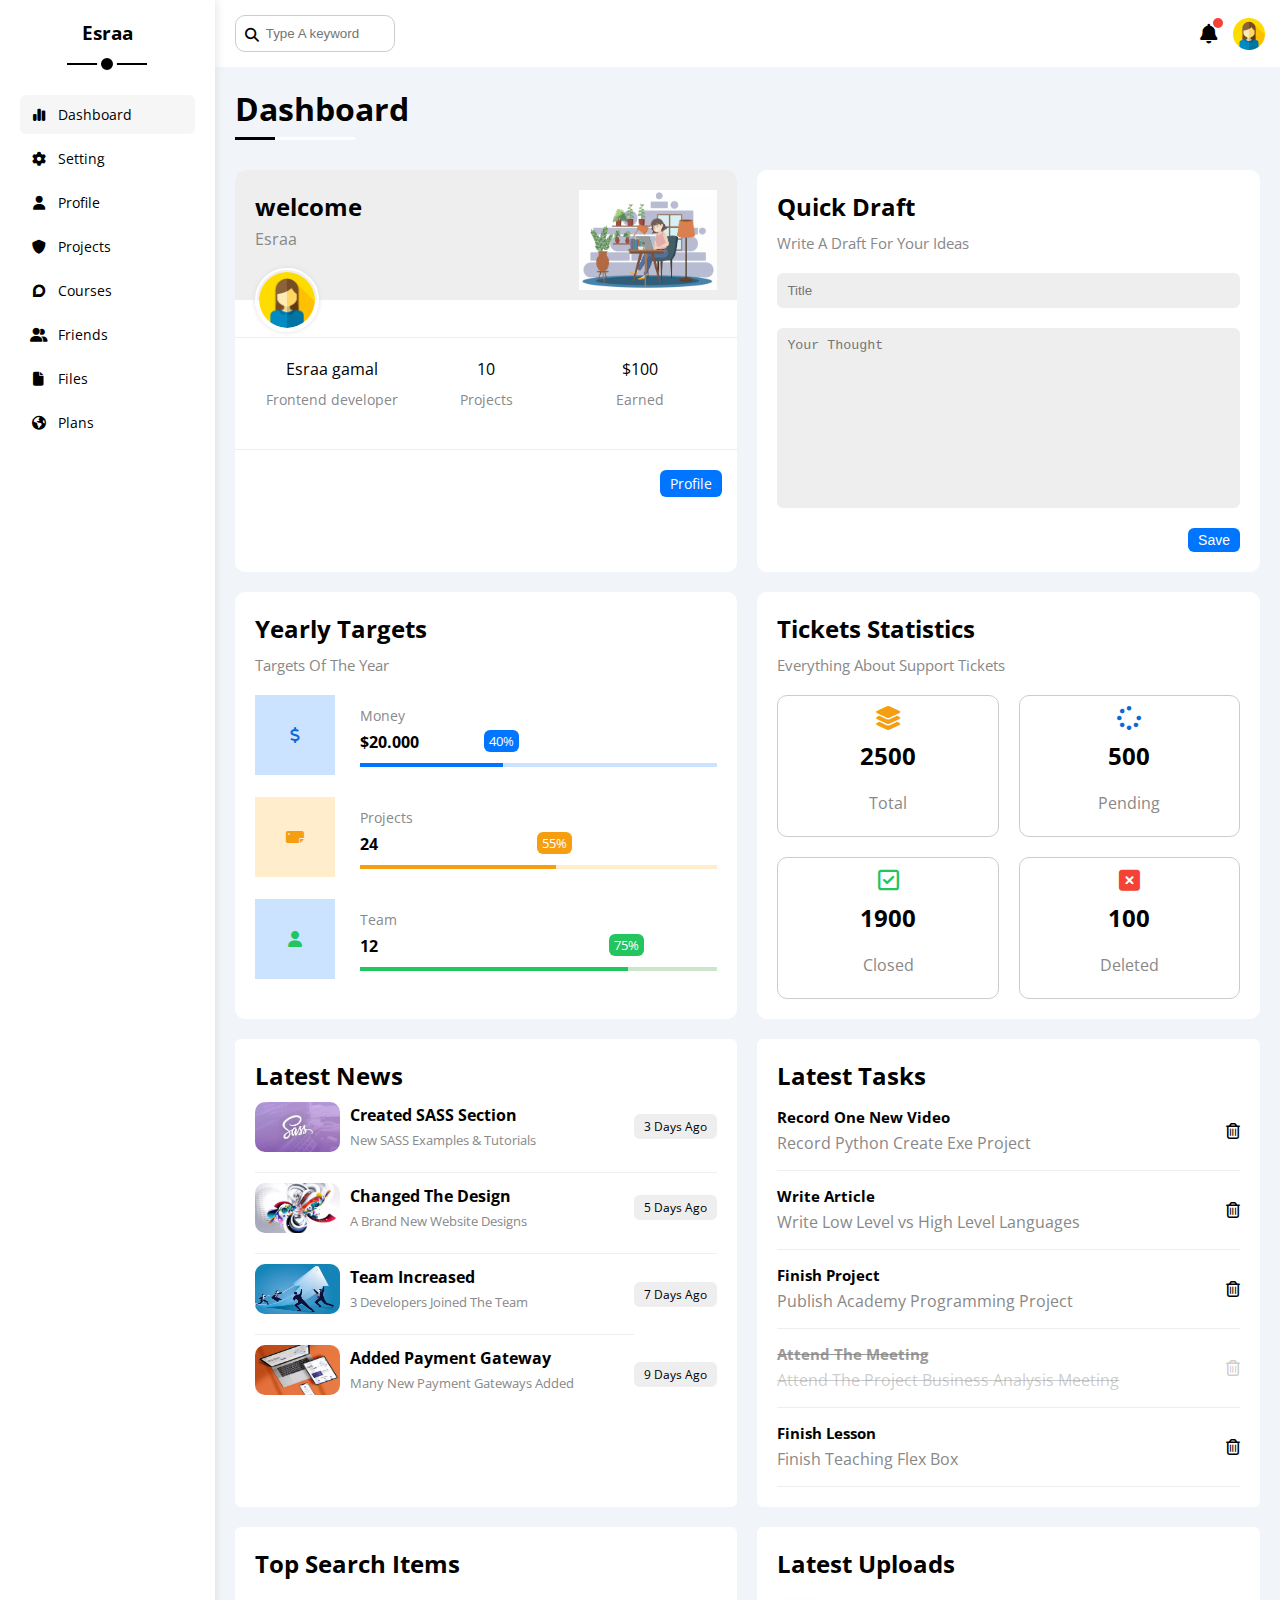
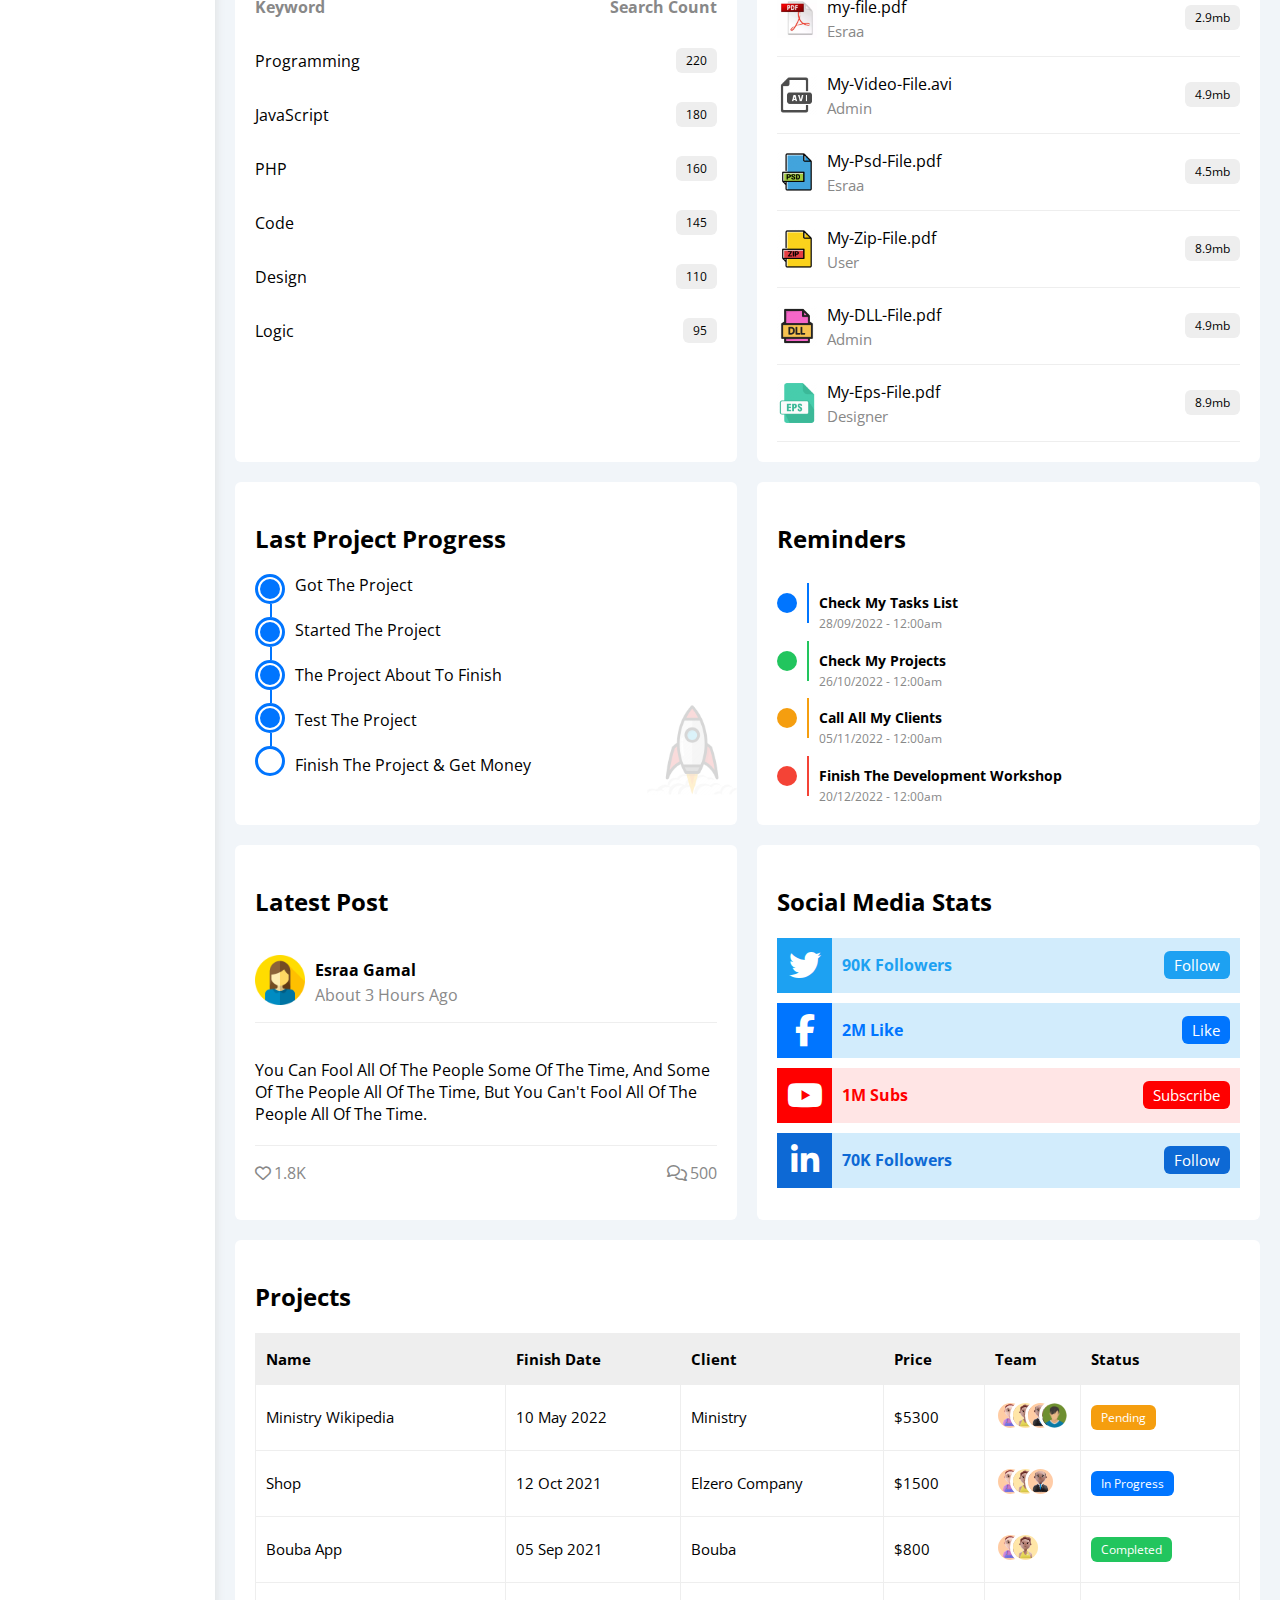
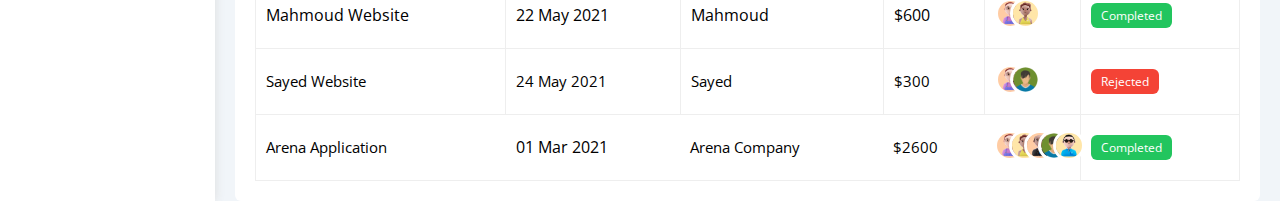
==== commit f3f681c0: "convert images" ====
--- a/index.html
+++ b/index.html
@@ -127,7 +127,7 @@
               </div>
               <img
                 class="img-welcome"
-                src="imgs/welcome.jpg"
+                src="imgs/welcome.webp"
                 alt="welcome-imag"
               />
             </div>
@@ -269,7 +269,7 @@
             <div class="news-details d-flex-center b-bottom pt-10 pb-20">
               <div class="news-section d-flex flex-center">
                 <div class="img-sec">
-                  <img class="rad-10" src="imgs/sass.jpg" alt="sass-image" />
+                  <img class="rad-10" src="imgs/sass.webp" alt="sass-image" />
                 </div>
                 <div class="titles ml-10">
                   <span class="m-0 fw-bold">Created SASS Section</span>
@@ -285,7 +285,7 @@
                 <div class="img-sec">
                   <img
                     class="rad-10"
-                    src="imgs/design.jpg"
+                    src="imgs/design.webp"
                     alt="design-image"
                   />
                 </div>
@@ -301,7 +301,7 @@
             <div class="news-details d-flex-center">
               <div class="news-section d-flex flex-center b-bottom pt-10 pb-20">
                 <div class="img-sec">
-                  <img class="rad-10" src="imgs/team.jpg" alt="team-image" />
+                  <img class="rad-10" src="imgs/team.webp" alt="team-image" />
                 </div>
                 <div class="titles ml-10">
                   <span class="m-0 fw-bold">Team Increased</span>
@@ -317,7 +317,7 @@
                 <div class="img-sec">
                   <img
                     class="rad-10"
-                    src="imgs/payment.jpg"
+                    src="imgs/payment.webp"
                     alt="payment-image"
                   />
                 </div>
@@ -429,7 +429,7 @@
             >
               <div class="upload-info d-flex flex-center">
                 <div class="upload-img">
-                  <img src="imgs/pdf.jpg" alt="image-upload" />
+                  <img src="imgs/pdf.webp" alt="image-upload" />
                 </div>
                 <div class="upload-names ml-10">
                   <p class="mb-0">my-file.pdf</p>
@@ -693,17 +693,17 @@
                     <div class="image-avatar rad-50 d-flex">
                       <img
                         class="rad-50 user1"
-                        src="imgs/user1.jpg"
+                        src="imgs/user1.webp"
                         alt="user1-image"
                       />
                       <img
                         class="rad-50 user2"
-                        src="imgs/user2.jpg"
+                        src="imgs/user2.webp"
                         alt="user2-image"
                       />
                       <img
                         class="rad-50 user3"
-                        src="imgs/user3.jpg"
+                        src="imgs/user3.webp"
                         alt="user3-image"
                       />
                       <img
@@ -730,17 +730,17 @@
                     <div class="image-avatar rad-50 d-flex">
                       <img
                         class="rad-50 user1"
-                        src="imgs/user1.jpg"
+                        src="imgs/user1.webp"
                         alt="user1-image"
                       />
                       <img
                         class="rad-50 user2"
-                        src="imgs/user2.jpg"
+                        src="imgs/user2.webp"
                         alt="user2-image"
                       />
                       <img
                         class="rad-50 user3"
-                        src="imgs/user3.jpg"
+                        src="imgs/user3.webp"
                         alt="user3-image"
                       />
                     </div>
@@ -762,12 +762,12 @@
                     <div class="image-avatar rad-50 d-flex">
                       <img
                         class="rad-50 user1"
-                        src="imgs/user1.jpg"
+                        src="imgs/user1.webp"
                         alt="user1-image"
                       />
                       <img
                         class="rad-50 user2"
-                        src="imgs/user2.jpg"
+                        src="imgs/user2.webp"
                         alt="user2-image"
                       />
                     </div>
@@ -789,12 +789,12 @@
                     <div class="image-avatar rad-50 d-flex">
                       <img
                         class="rad-50 user1"
-                        src="imgs/user1.jpg"
+                        src="imgs/user1.webp"
                         alt="user1-image"
                       />
                       <img
                         class="rad-50 user2"
-                        src="imgs/user2.jpg"
+                        src="imgs/user2.webp"
                         alt="user2-image"
                       />
                     </div>
@@ -816,7 +816,7 @@
                     <div class="image-avatar rad-50 d-flex ">
                       <img
                         class="rad-50 user1"
-                        src="imgs/user1.jpg"
+                        src="imgs/user1.webp"
                         alt="user1-image"
                       />
                       <img
@@ -843,17 +843,17 @@
                     <div class="image-avatar rad-50 ">
                       <img
                         class="rad-50 user1"
-                        src="imgs/user1.jpg"
+                        src="imgs/user1.webp"
                         alt="user1-image"
                       />
                       <img
                         class="rad-50 user2"
-                        src="imgs/user2.jpg"
+                        src="imgs/user2.webp"
                         alt="user2-image"
                       />
                       <img
                         class="rad-50 user3"
-                        src="imgs/user3.jpg"
+                        src="imgs/user3.webp"
                         alt="user3-image"
                       />
                       <img
@@ -863,7 +863,7 @@
                       />
                       <img
                         class="rad-50 user6"
-                        src="imgs/user6.jpg"
+                        src="imgs/user6.webp"
                         alt="user6-image"
                       />
                     </div>
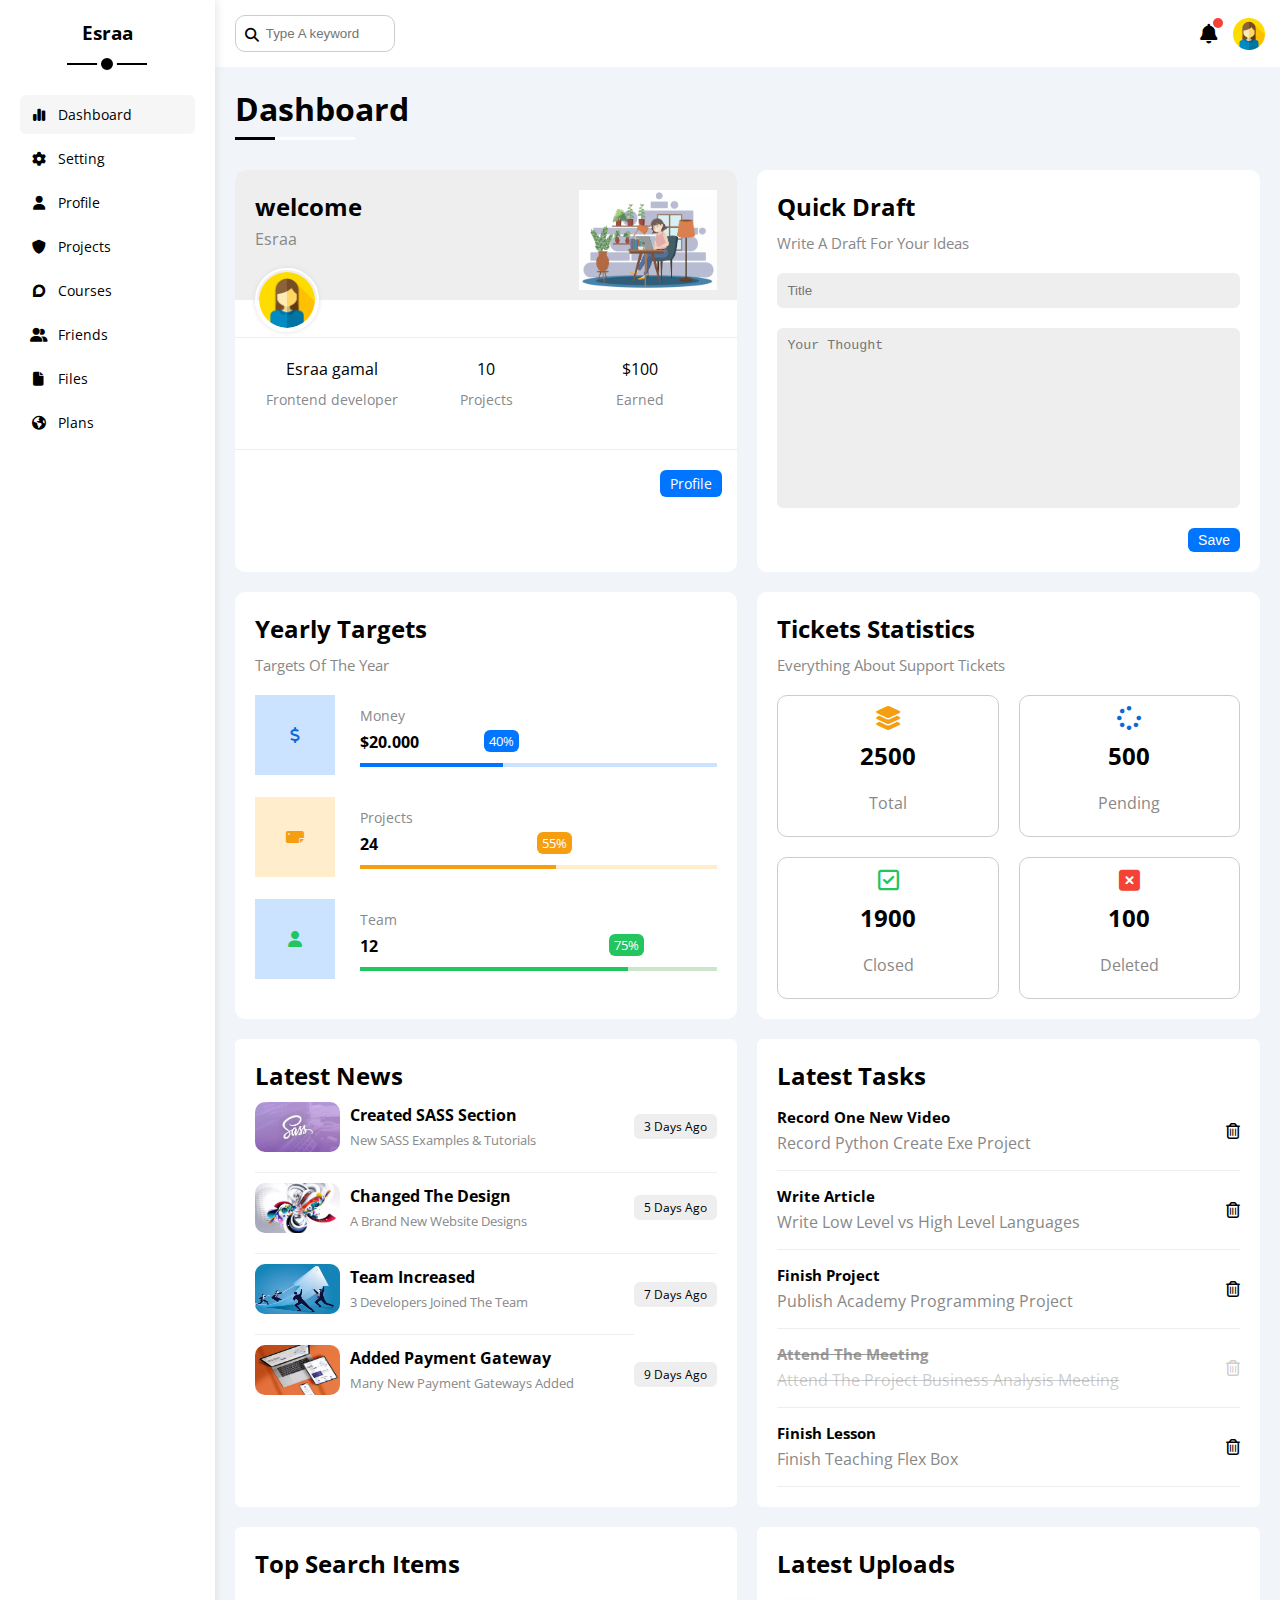
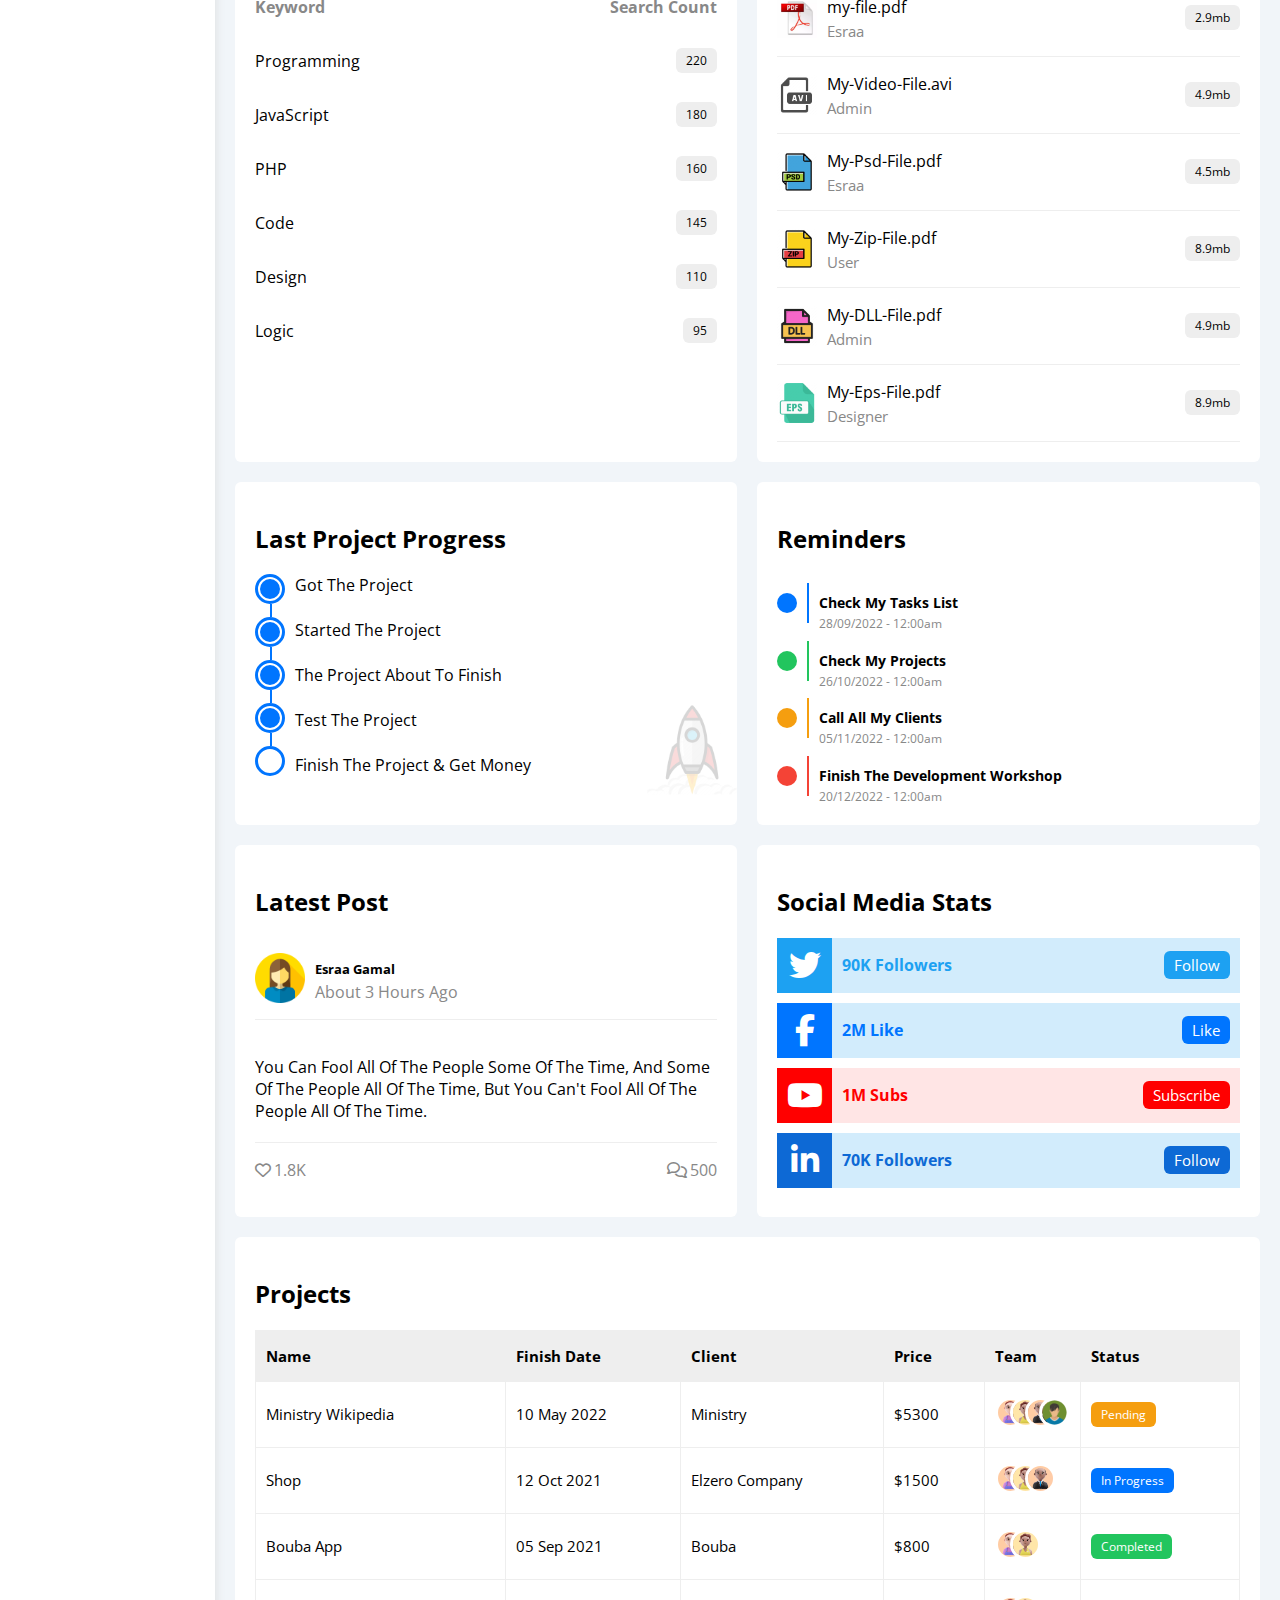
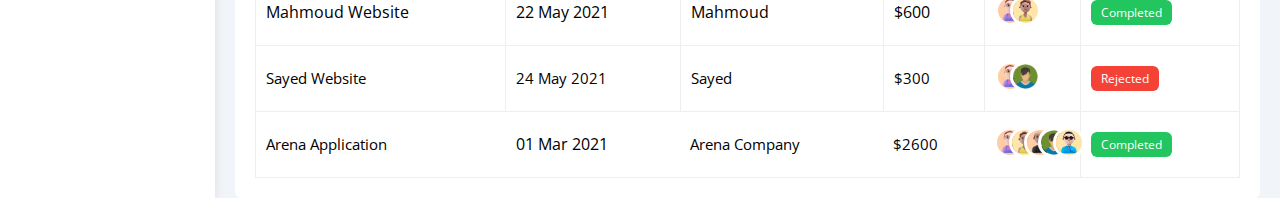
==== commit d6386eb5: "heading" ====
--- a/index.html
+++ b/index.html
@@ -30,6 +30,7 @@
             <a
               class="d-flex flex-center fs-14 c-black rad-6 p-10 active"
               href="index.html"
+              aria-label="this page for index"
             >
               <i class="fa-solid fa-chart-simple fa-fw"></i>
               <span>Dashboard</span>
@@ -39,6 +40,7 @@
             <a
               class="d-flex flex-center fs-14 c-black rad-6 p-10"
               href="setting.html"
+              aria-label="this page for setting"
             >
               <i class="fa-solid fa-gear fa-fw"></i>
               <span>Setting</span>
@@ -48,6 +50,7 @@
             <a
               class="d-flex flex-center fs-14 c-black rad-6 p-10"
               href="profile.html"
+              aria-label="this page for profile"
             >
               <i class="fa-solid fa-user fa-fw"></i>
               <span>Profile</span>
@@ -57,6 +60,7 @@
             <a
               class="d-flex flex-center fs-14 c-black rad-6 p-10"
               href="projects.html"
+              aria-label="this page for project"
             >
               <i class="fa-solid fa-shield fa-fw"></i>
               <span>Projects</span>
@@ -66,6 +70,7 @@
             <a
               class="d-flex flex-center fs-14 c-black rad-6 p-10"
               href="courses.html"
+              aria-label="this page for course"
             >
               <i class="fa-brands fa-discourse fa-fw"></i>
               <span>Courses</span>
@@ -76,6 +81,7 @@
             <a
               class="d-flex flex-center fs-14 c-black rad-6 p-10"
               href="friends.html"
+              aria-label="this page for friend"
             >
               <i class="fa-solid fa-user-group fa-fw"></i>
               <span>Friends</span>
@@ -85,6 +91,7 @@
             <a
               class="d-flex flex-center fs-14 c-black rad-6 p-10"
               href="files.html"
+              aria-label="this page for file"
             >
               <i class="fa-solid fa-file fa-fw"></i>
               <span>Files</span>
@@ -94,6 +101,7 @@
             <a
               class="d-flex flex-center fs-14 c-black rad-6 p-10"
               href="plans.html"
+              aria-label="this page for plans"
             >
               <i class="fa-solid fa-earth-americas fa-fw"></i>
               <span>Plans</span>
@@ -149,6 +157,7 @@
             <a
               href="profile.html"
               class="visit d-block fs-14 bg-blue c-white w-fit btn-shape"
+              aria-label="this page for profile"
               >Profile</a
             >
           </div>
@@ -601,7 +610,7 @@
                 <img src="imgs/avatar.png" alt="image-post" />
               </div>
               <div class="ml-10">
-                <h4 class="mb-0">Esraa Gamal</h4>
+                <h5 class="mb-0">Esraa Gamal</h5>
                 <p class="c-grey mt-3">About 3 Hours Ago</p>
               </div>
             </div>
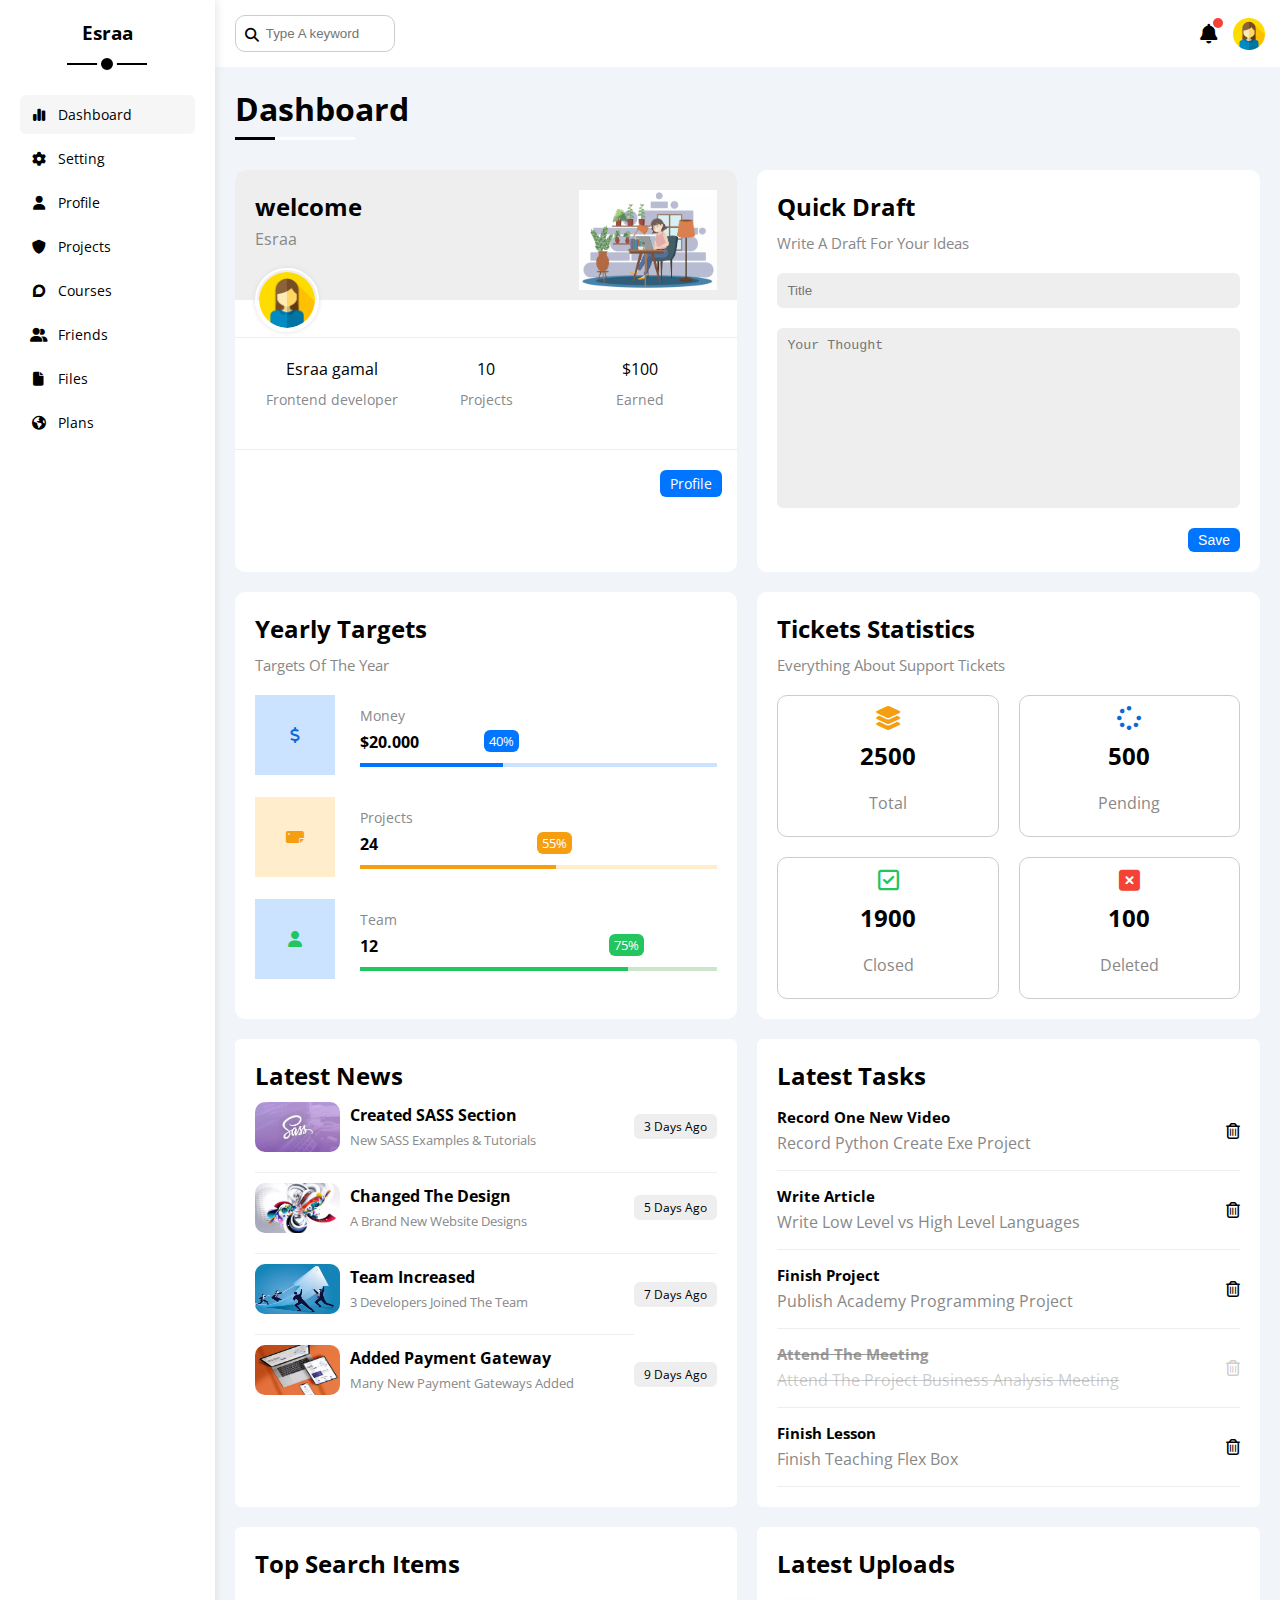
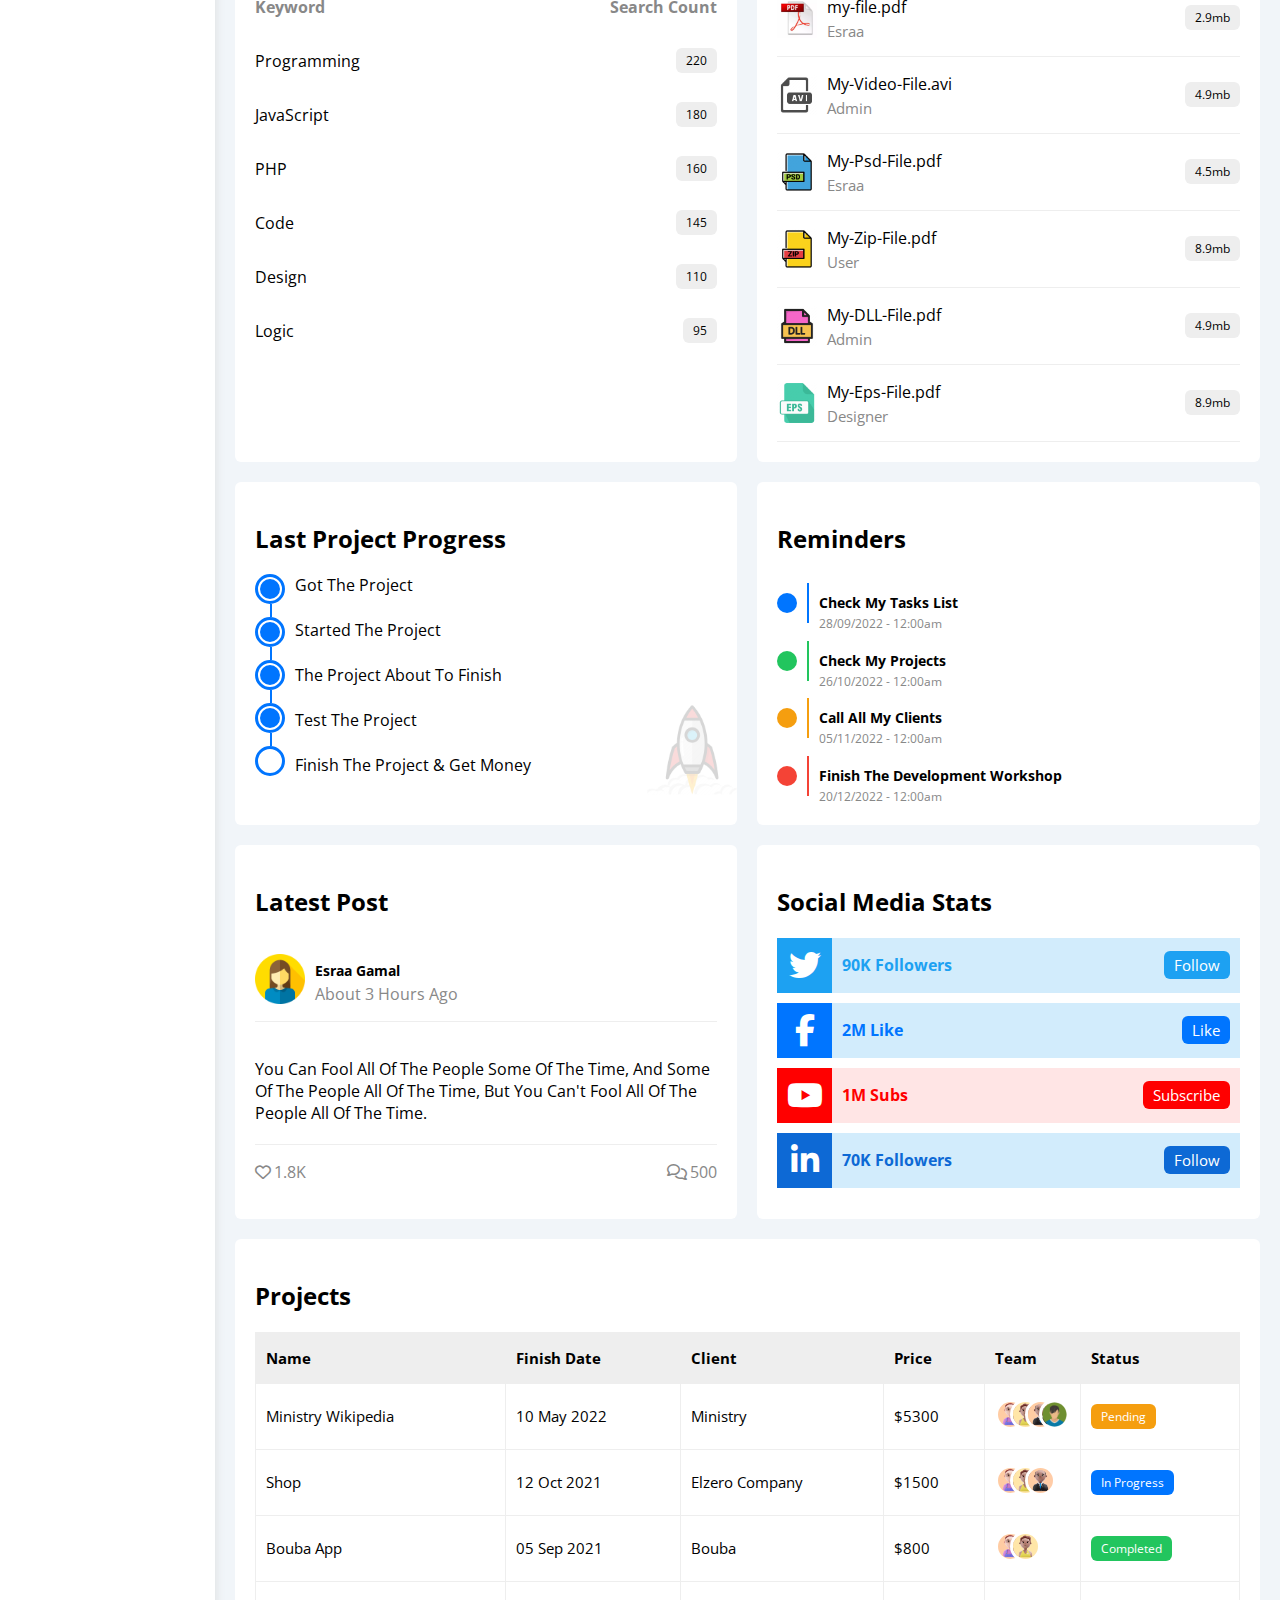
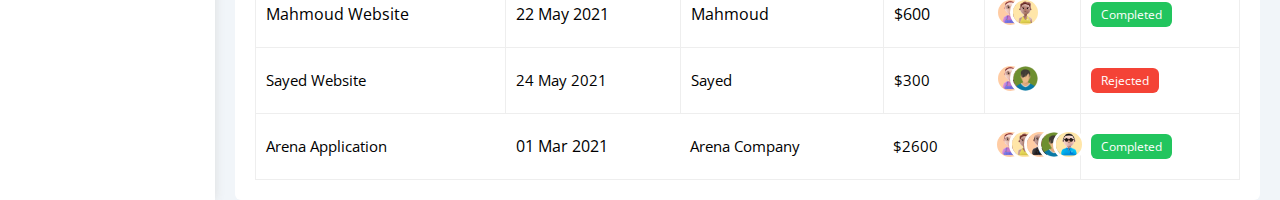
==== commit 62811af8: "heading edit" ====
--- a/index.html
+++ b/index.html
@@ -610,7 +610,7 @@
                 <img src="imgs/avatar.png" alt="image-post" />
               </div>
               <div class="ml-10">
-                <h5 class="mb-0">Esraa Gamal</h5>
+                <h5 class="mb-0 fs-14">Esraa Gamal</h5>
                 <p class="c-grey mt-3">About 3 Hours Ago</p>
               </div>
             </div>
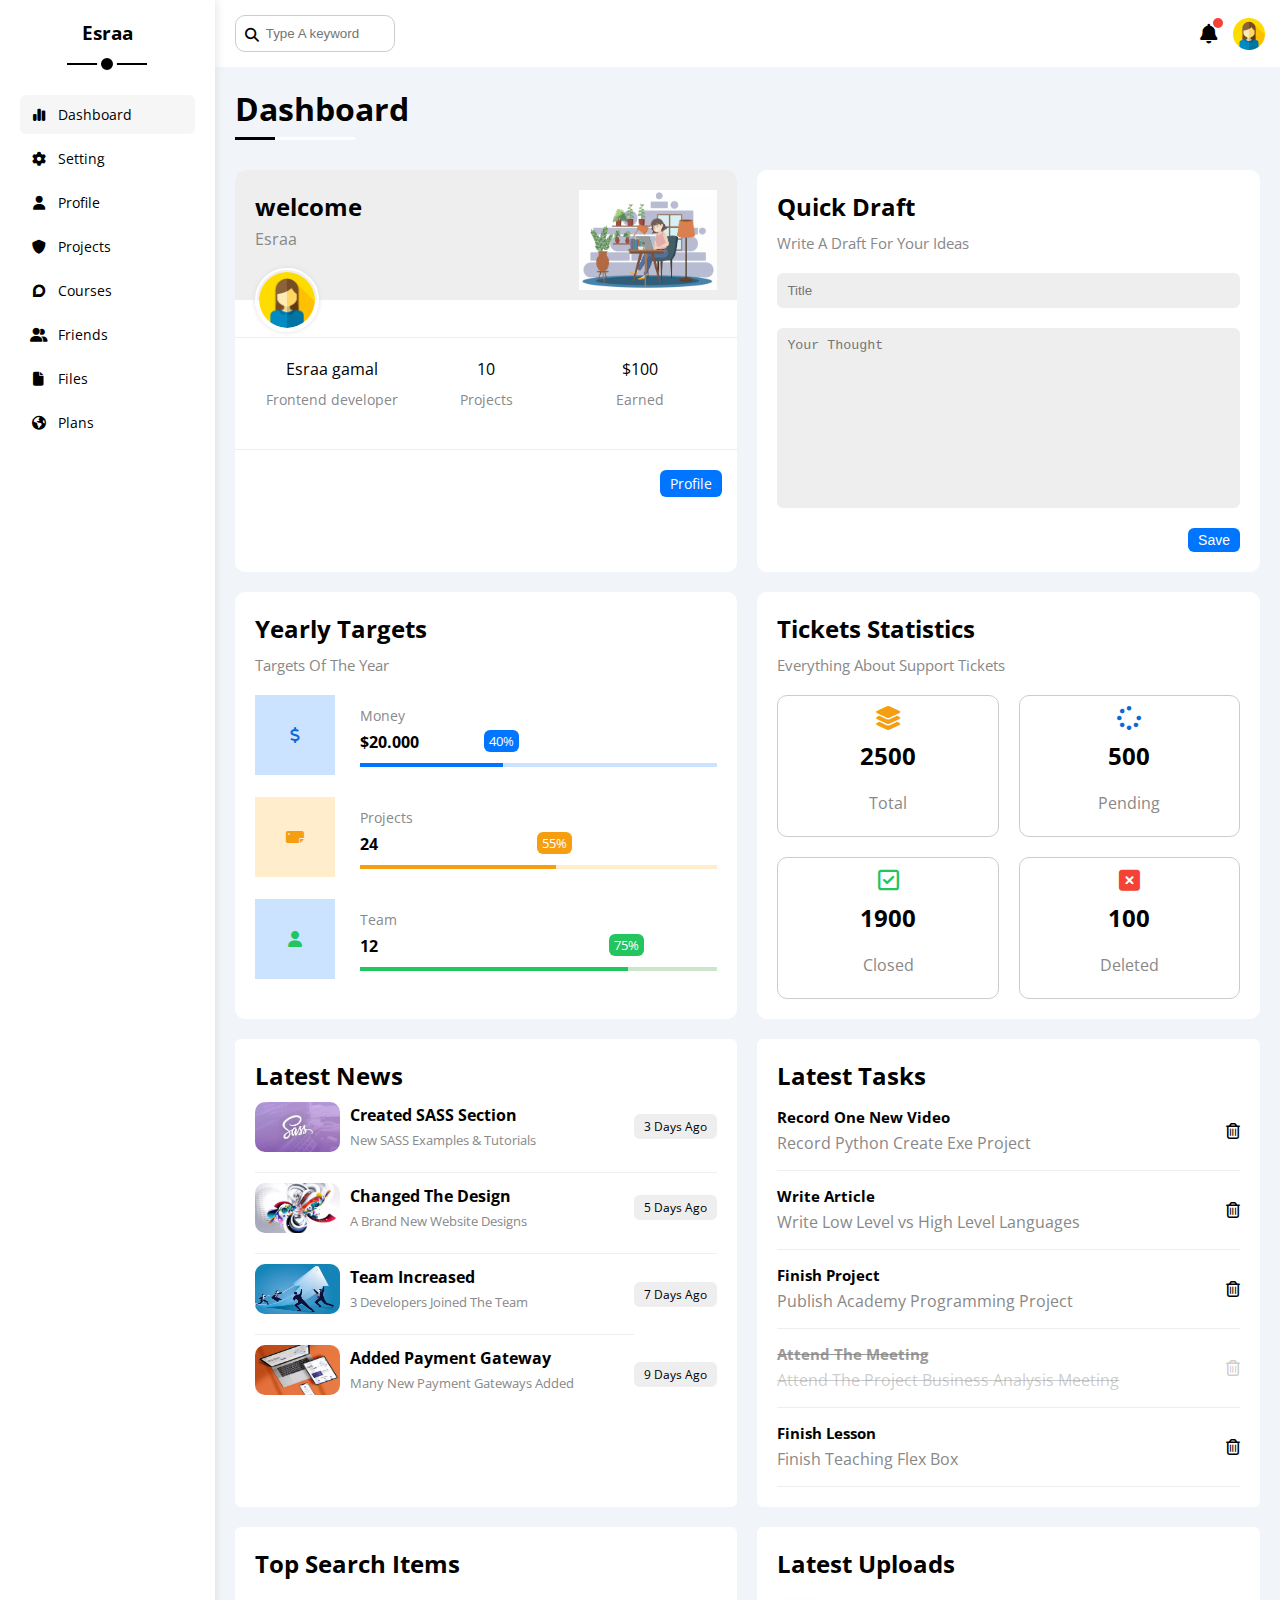
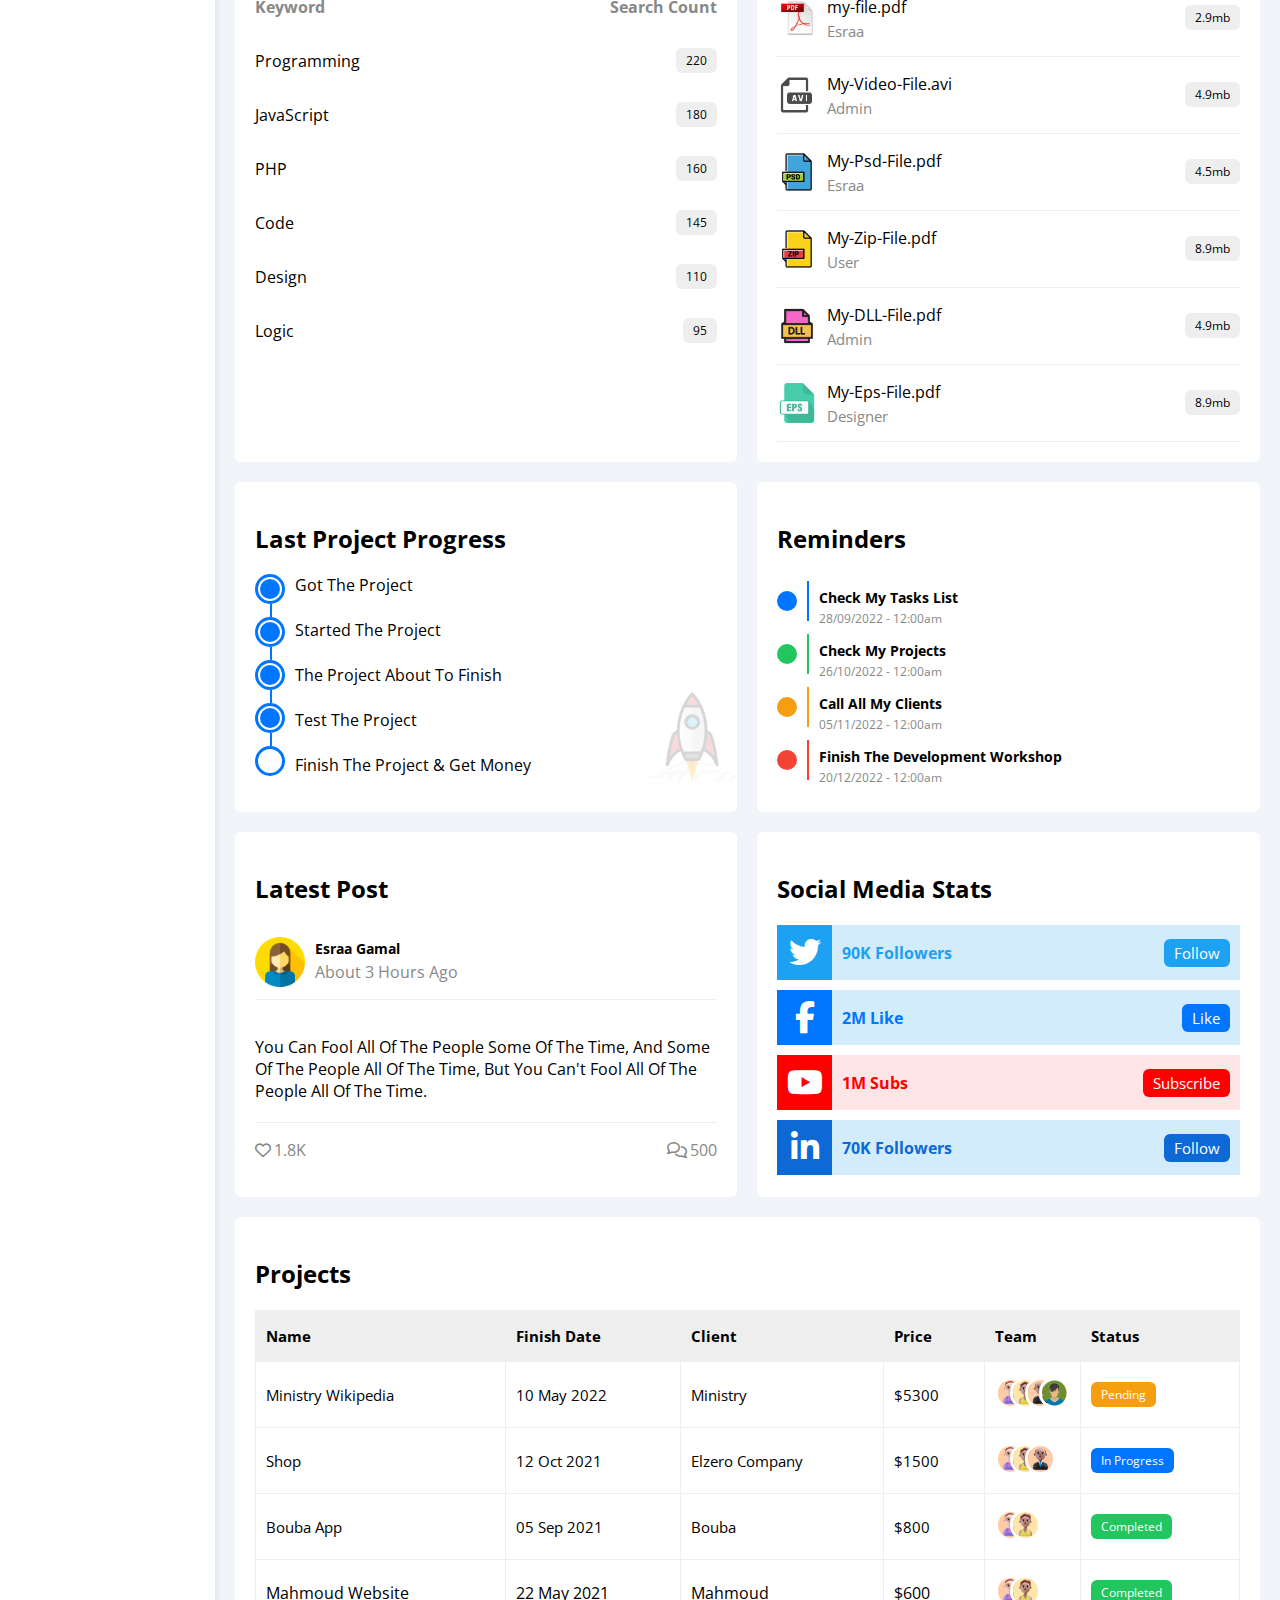
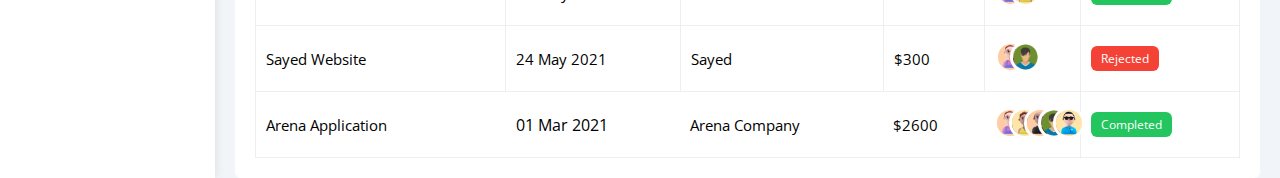
==== commit 1fd99032: "editt2" ====
--- a/index.html
+++ b/index.html
@@ -572,7 +572,7 @@
               <div class="circle-reminder rad-50 bg-blue"></div>
               <div class="line line-separate bg-blue ml-10 mr-10"></div>
               <div class="reminder-info">
-                <h4 class="mb-0 fs-14">Check My Tasks List</h4>
+                <h3 class="mb-0 fs-14">Check My Tasks List</h3>
                 <p class="c-grey mt-3 fs-12 mb-0">28/09/2022 - 12:00am</p>
               </div>
             </div>
@@ -580,7 +580,7 @@
               <div class="circle-reminder rad-50 bg-green"></div>
               <div class="line line-separate bg-green ml-10 mr-10"></div>
               <div class="reminder-info">
-                <h4 class="mb-0 fs-14">Check My Projects</h4>
+                <h3 class="mb-0 fs-14">Check My Projects</h3>
                 <p class="c-grey mt-3 fs-12 mb-0">26/10/2022 - 12:00am</p>
               </div>
             </div>
@@ -588,7 +588,7 @@
               <div class="circle-reminder rad-50 bg-orange"></div>
               <div class="line line-separate bg-orange ml-10 mr-10"></div>
               <div class="reminder-info">
-                <h4 class="mb-0 fs-14">Call All My Clients</h4>
+                <h3 class="mb-0 fs-14">Call All My Clients</h3>
                 <p class="c-grey mt-3 fs-12 mb-0">05/11/2022 - 12:00am</p>
               </div>
             </div>
@@ -596,7 +596,7 @@
               <div class="circle-reminder rad-50 bg-red"></div>
               <div class="line line-separate bg-red ml-10 mr-10"></div>
               <div class="reminder-info">
-                <h4 class="mb-0 fs-14">Finish The Development Workshop</h4>
+                <h3 class="mb-0 fs-14">Finish The Development Workshop</h3>
                 <p class="c-grey mt-3 fs-12 mb-0">20/12/2022 - 12:00am</p>
               </div>
             </div>
@@ -610,7 +610,7 @@
                 <img src="imgs/avatar.png" alt="image-post" />
               </div>
               <div class="ml-10">
-                <h5 class="mb-0 fs-14">Esraa Gamal</h5>
+                <h3 class="mb-0 fs-14">Esraa Gamal</h3>
                 <p class="c-grey mt-3">About 3 Hours Ago</p>
               </div>
             </div>
